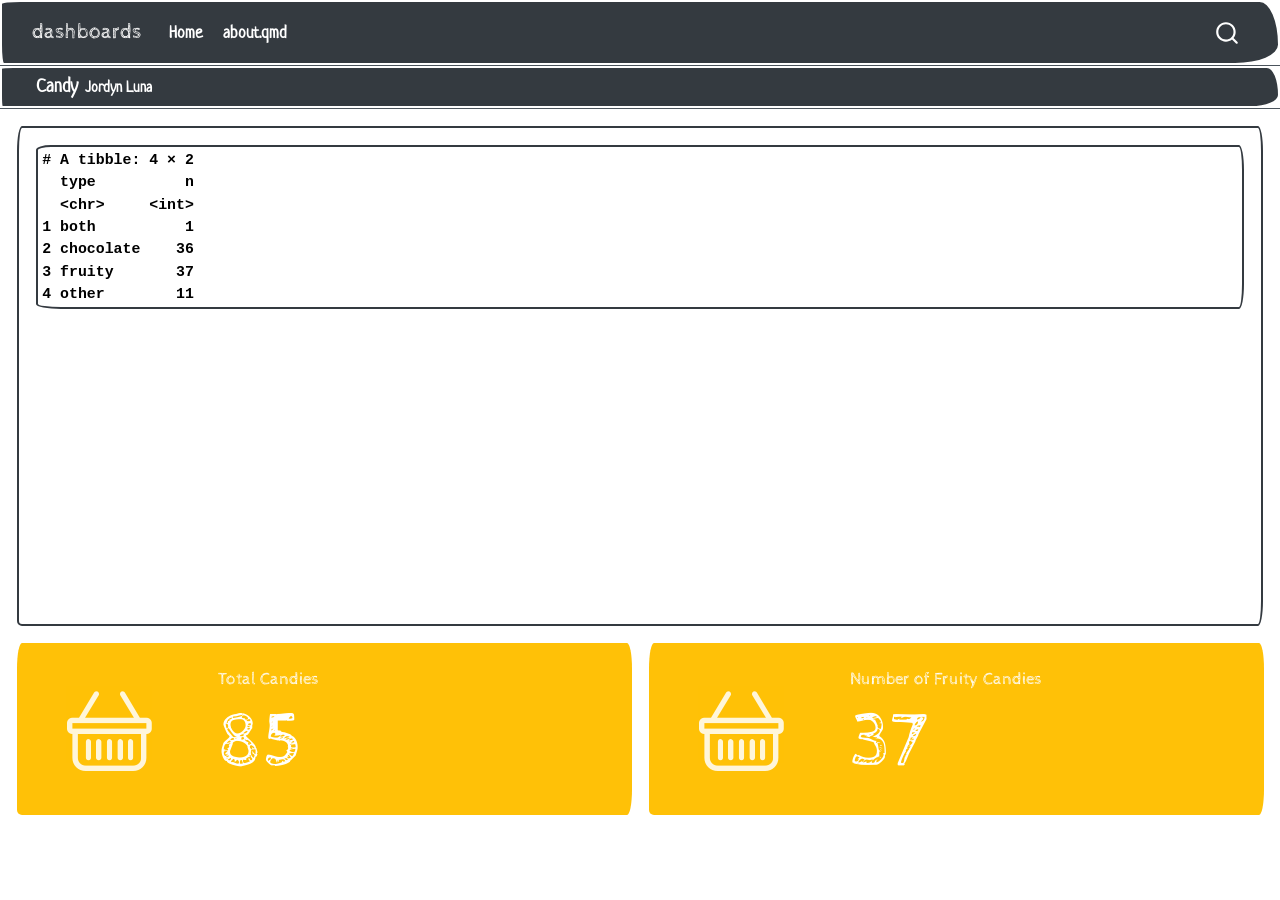
==== docs/candy.html @ 33c89823 "class done 11/2" ====
<!DOCTYPE html>
<html xmlns="http://www.w3.org/1999/xhtml" lang="en" xml:lang="en"><head>

<meta charset="utf-8">
<meta name="generator" content="quarto-1.9.38">

<meta name="viewport" content="width=device-width, initial-scale=1.0, user-scalable=yes">

<meta name="author" content="Jordyn Luna">
<meta name="dcterms.date" content="2026-11-02">

<title>Candy – dashboards</title>
<style>
/* Default styles provided by pandoc.
** See https://pandoc.org/MANUAL.html#variables-for-html for config info.
*/
code{white-space: pre-wrap;}
span.smallcaps{font-variant: small-caps;}
div.columns{display: flex; gap: min(4vw, 1.5em);}
div.column{flex: auto; overflow-x: auto;}
div.hanging-indent{margin-left: 1.5em; text-indent: -1.5em;}
ul.task-list{list-style: none;}
ul.task-list li input[type="checkbox"] {
  width: 0.8em;
  margin: 0 0.8em 0.2em -1em; /* quarto-specific, see https://github.com/quarto-dev/quarto-cli/issues/4556 */ 
  vertical-align: middle;
}
</style>


<script src="site_libs/quarto-nav/quarto-nav.js"></script>
<script src="site_libs/quarto-nav/headroom.min.js"></script>
<script src="site_libs/clipboard/clipboard.min.js"></script>
<script src="site_libs/quarto-search/autocomplete.umd.js"></script>
<script src="site_libs/quarto-search/fuse.min.js"></script>
<script src="site_libs/quarto-search/quarto-search.js"></script>
<meta name="quarto:offset" content="./">
<script src="site_libs/quarto-html/quarto.js" type="module"></script>
<script src="site_libs/quarto-html/tabsets/tabsets.js" type="module"></script>
<script src="site_libs/quarto-html/popper.min.js"></script>
<script src="site_libs/quarto-html/tippy.umd.min.js"></script>
<script src="site_libs/quarto-html/anchor.min.js"></script>
<link href="site_libs/quarto-html/tippy.css" rel="stylesheet">
<link href="site_libs/quarto-html/quarto-syntax-highlighting-15634bcf2e68342d4ad2dfa704d543f6.css" rel="stylesheet" class="quarto-color-scheme" id="quarto-text-highlighting-styles">
<link href="site_libs/quarto-html/quarto-syntax-highlighting-dark-0a6b7249c26820e032cb0bd839ff02b1.css" rel="stylesheet" class="quarto-color-scheme quarto-color-alternate" id="quarto-text-highlighting-styles">
<link href="site_libs/quarto-html/quarto-syntax-highlighting-15634bcf2e68342d4ad2dfa704d543f6.css" rel="stylesheet" class="quarto-color-scheme-extra" id="quarto-text-highlighting-styles">
<script src="site_libs/bootstrap/bootstrap.min.js"></script>
<link href="site_libs/bootstrap/bootstrap-icons.css" rel="stylesheet">
<link href="site_libs/bootstrap/bootstrap-1527cf75e32493cb6cf8cd23d860bbb9.min.css" rel="stylesheet" append-hash="true" class="quarto-color-scheme" id="quarto-bootstrap" data-mode="light">
<link href="site_libs/bootstrap/bootstrap-dark-1527cf75e32493cb6cf8cd23d860bbb9.min.css" rel="stylesheet" append-hash="true" class="quarto-color-scheme quarto-color-alternate" id="quarto-bootstrap" data-mode="light">
<link href="site_libs/bootstrap/bootstrap-1527cf75e32493cb6cf8cd23d860bbb9.min.css" rel="stylesheet" append-hash="true" class="quarto-color-scheme-extra" id="quarto-bootstrap" data-mode="light">
<script src="site_libs/quarto-dashboard/quarto-dashboard.js"></script>
<script src="site_libs/quarto-dashboard/stickythead.js"></script>



<script src="site_libs/quarto-dashboard/web-components.js" type="module"></script>
<script src="site_libs/quarto-dashboard/components.js"></script>

<script id="quarto-search-options" type="application/json">{
  "location": "navbar",
  "copy-button": false,
  "collapse-after": 3,
  "panel-placement": "end",
  "type": "overlay",
  "limit": 50,
  "keyboard-shortcut": [
    "f",
    "/",
    "s"
  ],
  "show-item-context": false,
  "language": {
    "search-no-results-text": "No results",
    "search-matching-documents-text": "matching documents",
    "search-copy-link-title": "Copy link to search",
    "search-hide-matches-text": "Hide additional matches",
    "search-more-match-text": "more match in this document",
    "search-more-matches-text": "more matches in this document",
    "search-clear-button-title": "Clear",
    "search-text-placeholder": "",
    "search-detached-cancel-button-title": "Cancel",
    "search-submit-button-title": "Submit",
    "search-label": "Search"
  }
}</script>


</head>

<body class="quarto-dashboard nav-fixed dashboard-fill fullcontent quarto-light">


<div id="quarto-search-results"></div>
  <header id="quarto-header" class="headroom fixed-top">
    <nav class="navbar navbar-expand-lg " data-bs-theme="dark">
      <div class="navbar-container container-fluid">
      <div class="navbar-brand-container mx-auto">
    <a class="navbar-brand" href="./index.html">
    <span class="navbar-title">dashboards</span>
    </a>
  </div>
            <div id="quarto-search" class="" title="Search"></div>
          <button class="navbar-toggler" type="button" data-bs-toggle="collapse" data-bs-target="#navbarCollapse" aria-controls="navbarCollapse" role="menu" aria-expanded="false" aria-label="Toggle navigation" onclick="if (window.quartoToggleHeadroom) { window.quartoToggleHeadroom(); }">
  <span class="navbar-toggler-icon"></span>
</button>
          <div class="collapse navbar-collapse" id="navbarCollapse">
            <ul class="navbar-nav navbar-nav-scroll me-auto">
  <li class="nav-item">
    <a class="nav-link" href="./index.html"> 
<span class="menu-text">Home</span></a>
  </li>  
  <li class="nav-item">
    <span class="nav-link">
<span class="menu-text">about.qmd</span>
    </span>
  </li>  
</ul>
          </div> <!-- /navcollapse -->
            <div class="quarto-navbar-tools">
</div>
      </div> <!-- /container-fluid -->
    </nav>
<header id="quarto-dashboard-header">
<nav class="navbar navbar-expand-md slim" data-bs-theme="dark">
  <div class="navbar-container container-fluid">
    <button class="navbar-toggler hidden" type="button" data-bs-toggle="collapse" data-bs-target="#dashboard-collapse" aria-controls="dashboard-collapse" aria-expanded="false" aria-label="Toggle navigation">
      <span class="navbar-toggler-icon"></span>
    </button>    


    <div class="navbar-brand-container">


      <div class="navbar-title">
        <div class="navbar-title-text"><a href="#">Candy</a></div>
        
        <div class="navbar-author">Jordyn Luna</div>
      </div>
    </div>
</div>
</nav>
</header></header>
<!-- content -->
<div id="quarto-content" class="quarto-container page-layout-custom page-navbar quarto-dashboard-content bslib-gap-spacing html-fill-container bslib-page-fill">
<!-- sidebar -->
<!-- margin-sidebar -->
<!-- main -->

<div class="bslib-grid-item html-fill-item bslib-grid" data-layout="fill" style="display: grid; grid-template-rows: minmax(3em, 1fr) minmax(3em, max-content) minmax(3em, max-content); grid-auto-columns: minmax(0, 1fr);">
<div class="card cell bslib-card html-fill-container" data-bslib-card-init="" data-require-bs-caller="card()" data-full-screen="false">
<div class="card-body html-fill-item html-fill-container">
<div class="cell-output cell-output-stdout html-fill-item html-fill-container">
<pre><code># A tibble: 4 × 2
  type          n
  &lt;chr&gt;     &lt;int&gt;
1 both          1
2 chocolate    36
3 fruity       37
4 other        11</code></pre>
</div>
</div>
<bslib-tooltip placement="auto" bsoptions="[]" data-require-bs-version="5" data-require-bs-caller="tooltip()">
    <template>Expand</template>
    <span class="bslib-full-screen-enter badge rounded-pill">
        <svg xmlns="http://www.w3.org/2000/svg" viewbox="0 0 24 24" style="height:1em;width:1em;" aria-hidden="true" role="img"><path d="M20 5C20 4.4 19.6 4 19 4H13C12.4 4 12 3.6 12 3C12 2.4 12.4 2 13 2H21C21.6 2 22 2.4 22 3V11C22 11.6 21.6 12 21 12C20.4 12 20 11.6 20 11V5ZM4 19C4 19.6 4.4 20 5 20H11C11.6 20 12 20.4 12 21C12 21.6 11.6 22 11 22H3C2.4 22 2 21.6 2 21V13C2 12.4 2.4 12 3 12C3.6 12 4 12.4 4 13V19Z"></path></svg>
    </span>
</bslib-tooltip><script data-bslib-card-init="">bslib.Card.initializeAllCards();</script></div>
<div class="bslib-grid" style="display: grid; grid-template-columns: minmax(3em, 1fr) minmax(3em, 1fr);
grid-auto-rows: minmax(0, 1fr);">
<div class="card valuebox cell bslib-card html-fill-container bslib-value-box bg-warning showcase-left-center" data-bslib-card-init="" data-require-bs-caller="card()">
<div class="card-body html-fill-item html-fill-container">
<div data-icon="basket" class="html-fill-item html-fill-container value-box-grid">
<div class="value-box-showcase html-fill-item html-fill-container">

<i class="bi bi-basket"></i></div>
<div class="value-box-area">
<p class="value-box-title">
Total Candies
</p>
<p class="value-box-value">
85
</p>
</div>
</div>
</div>
<script data-bslib-card-init="">bslib.Card.initializeAllCards();</script></div><div class="card valuebox cell bslib-card html-fill-container bslib-value-box bg-warning showcase-left-center" data-bslib-card-init="" data-require-bs-caller="card()">
<div class="card-body html-fill-item html-fill-container">
<div data-icon="basket" class="html-fill-item html-fill-container value-box-grid">
<div class="value-box-showcase html-fill-item html-fill-container">

<i class="bi bi-basket"></i></div>
<div class="value-box-area">
<p class="value-box-title">
Number of Fruity Candies
</p>
<p class="value-box-value">
37
</p>
</div>
</div>
</div>
<script data-bslib-card-init="">bslib.Card.initializeAllCards();</script></div>
</div>
<div class="bslib-grid" style="display: grid; grid-template-columns: ;
grid-auto-rows: minmax(0, 1fr);">
<div id="3ade8a4a-fb1d-4a6c-8409-ac45482d5fc9" class="hidden">

</div>
</div>
</div>


<script id="quarto-html-after-body" type="application/javascript">
  window.document.addEventListener("DOMContentLoaded", function (event) {
    const icon = "";
    const anchorJS = new window.AnchorJS();
    anchorJS.options = {
      placement: 'right',
      icon: icon
    };
    anchorJS.add('.anchored');
    const isCodeAnnotation = (el) => {
      for (const clz of el.classList) {
        if (clz.startsWith('code-annotation-')) {                     
          return true;
        }
      }
      return false;
    }
    const onCopySuccess = function(e) {
      // button target
      const button = e.trigger;
      // don't keep focus
      button.blur();
      // flash "checked"
      button.classList.add('code-copy-button-checked');
      var currentTitle = button.getAttribute("title");
      button.setAttribute("title", "Copied!");
      let tooltip;
      if (window.bootstrap) {
        button.setAttribute("data-bs-toggle", "tooltip");
        button.setAttribute("data-bs-placement", "left");
        button.setAttribute("data-bs-title", "Copied!");
        tooltip = new bootstrap.Tooltip(button, 
          { trigger: "manual", 
            customClass: "code-copy-button-tooltip",
            offset: [0, -8]});
        tooltip.show();    
      }
      setTimeout(function() {
        if (tooltip) {
          tooltip.hide();
          button.removeAttribute("data-bs-title");
          button.removeAttribute("data-bs-toggle");
          button.removeAttribute("data-bs-placement");
        }
        button.setAttribute("title", currentTitle);
        button.classList.remove('code-copy-button-checked');
      }, 1000);
      // clear code selection
      e.clearSelection();
    }
    const getTextToCopy = function(trigger) {
      const outerScaffold = trigger.parentElement.cloneNode(true);
      const codeEl = outerScaffold.querySelector('code');
      for (const childEl of codeEl.children) {
        if (isCodeAnnotation(childEl)) {
          childEl.remove();
        }
      }
      return codeEl.innerText;
    }
    const clipboard = new window.ClipboardJS('.code-copy-button:not([data-in-quarto-modal])', {
      text: getTextToCopy
    });
    clipboard.on('success', onCopySuccess);
    if (window.document.getElementById('quarto-embedded-source-code-modal')) {
      const clipboardModal = new window.ClipboardJS('.code-copy-button[data-in-quarto-modal]', {
        text: getTextToCopy,
        container: window.document.getElementById('quarto-embedded-source-code-modal')
      });
      clipboardModal.on('success', onCopySuccess);
    }
      var localhostRegex = new RegExp(/^(?:http|https):\/\/localhost\:?[0-9]*\//);
      var mailtoRegex = new RegExp(/^mailto:/);
        var filterRegex = new RegExp('/' + window.location.host + '/');
      var isInternal = (href) => {
          return filterRegex.test(href) || localhostRegex.test(href) || mailtoRegex.test(href);
      }
      // Inspect non-navigation links and adorn them if external
     var links = window.document.querySelectorAll('a[href]:not(.nav-link):not(.navbar-brand):not(.toc-action):not(.sidebar-link):not(.sidebar-item-toggle):not(.pagination-link):not(.no-external):not([aria-hidden]):not(.dropdown-item):not(.quarto-navigation-tool):not(.about-link)');
      for (var i=0; i<links.length; i++) {
        const link = links[i];
        if (!isInternal(link.href)) {
          // undo the damage that might have been done by quarto-nav.js in the case of
          // links that we want to consider external
          if (link.dataset.originalHref !== undefined) {
            link.href = link.dataset.originalHref;
          }
        }
      }
    function tippyHover(el, contentFn, onTriggerFn, onUntriggerFn) {
      const config = {
        allowHTML: true,
        maxWidth: 500,
        delay: 100,
        arrow: false,
        appendTo: function(el) {
            return el.parentElement;
        },
        interactive: true,
        interactiveBorder: 10,
        theme: 'quarto',
        placement: 'bottom-start',
      };
      if (contentFn) {
        config.content = contentFn;
      }
      if (onTriggerFn) {
        config.onTrigger = onTriggerFn;
      }
      if (onUntriggerFn) {
        config.onUntrigger = onUntriggerFn;
      }
      window.tippy(el, config); 
    }
    const noterefs = window.document.querySelectorAll('a[role="doc-noteref"]');
    for (var i=0; i<noterefs.length; i++) {
      const ref = noterefs[i];
      tippyHover(ref, function() {
        // use id or data attribute instead here
        let href = ref.getAttribute('data-footnote-href') || ref.getAttribute('href');
        try { href = new URL(href).hash; } catch {}
        const id = href.replace(/^#\/?/, "");
        const note = window.document.getElementById(id);
        if (note) {
          return note.innerHTML;
        } else {
          return "";
        }
      });
    }
    const xrefs = window.document.querySelectorAll('a.quarto-xref');
    const processXRef = (id, note) => {
      // Strip column container classes
      const stripColumnClz = (el) => {
        el.classList.remove("page-full", "page-columns");
        if (el.children) {
          for (const child of el.children) {
            stripColumnClz(child);
          }
        }
      }
      stripColumnClz(note)
      if (id === null || id.startsWith('sec-')) {
        // Special case sections, only their first couple elements
        const container = document.createElement("div");
        if (note.children && note.children.length > 2) {
          container.appendChild(note.children[0].cloneNode(true));
          for (let i = 1; i < note.children.length; i++) {
            const child = note.children[i];
            if (child.tagName === "P" && child.innerText === "") {
              continue;
            } else {
              container.appendChild(child.cloneNode(true));
              break;
            }
          }
          if (window.Quarto?.typesetMath) {
            window.Quarto.typesetMath(container);
          }
          return container.innerHTML
        } else {
          if (window.Quarto?.typesetMath) {
            window.Quarto.typesetMath(note);
          }
          return note.innerHTML;
        }
      } else {
        // Remove any anchor links if they are present
        const anchorLink = note.querySelector('a.anchorjs-link');
        if (anchorLink) {
          anchorLink.remove();
        }
        if (window.Quarto?.typesetMath) {
          window.Quarto.typesetMath(note);
        }
        if (note.classList.contains("callout")) {
          return note.outerHTML;
        } else {
          return note.innerHTML;
        }
      }
    }
    for (var i=0; i<xrefs.length; i++) {
      const xref = xrefs[i];
      tippyHover(xref, undefined, function(instance) {
        instance.disable();
        let url = xref.getAttribute('href');
        let hash = undefined; 
        if (url.startsWith('#')) {
          hash = url;
        } else {
          try { hash = new URL(url).hash; } catch {}
        }
        if (hash) {
          const id = hash.replace(/^#\/?/, "");
          const note = window.document.getElementById(id);
          if (note !== null) {
            try {
              const html = processXRef(id, note.cloneNode(true));
              instance.setContent(html);
            } finally {
              instance.enable();
              instance.show();
            }
          } else {
            // See if we can fetch this
            fetch(url.split('#')[0])
            .then(res => res.text())
            .then(html => {
              const parser = new DOMParser();
              const htmlDoc = parser.parseFromString(html, "text/html");
              const note = htmlDoc.getElementById(id);
              if (note !== null) {
                const html = processXRef(id, note);
                instance.setContent(html);
              } 
            }).finally(() => {
              instance.enable();
              instance.show();
            });
          }
        } else {
          // See if we can fetch a full url (with no hash to target)
          // This is a special case and we should probably do some content thinning / targeting
          fetch(url)
          .then(res => res.text())
          .then(html => {
            const parser = new DOMParser();
            const htmlDoc = parser.parseFromString(html, "text/html");
            const note = htmlDoc.querySelector('main.content');
            if (note !== null) {
              // This should only happen for chapter cross references
              // (since there is no id in the URL)
              // remove the first header
              if (note.children.length > 0 && note.children[0].tagName === "HEADER") {
                note.children[0].remove();
              }
              const html = processXRef(null, note);
              instance.setContent(html);
            } 
          }).finally(() => {
            instance.enable();
            instance.show();
          });
        }
      }, function(instance) {
      });
    }
        let selectedAnnoteEl;
        const selectorForAnnotation = ( cell, annotation) => {
          let cellAttr = 'data-code-cell="' + cell + '"';
          let lineAttr = 'data-code-annotation="' +  annotation + '"';
          const selector = 'span[' + cellAttr + '][' + lineAttr + ']';
          return selector;
        }
        const selectCodeLines = (annoteEl) => {
          const doc = window.document;
          const targetCell = annoteEl.getAttribute("data-target-cell");
          const targetAnnotation = annoteEl.getAttribute("data-target-annotation");
          const annoteSpan = window.document.querySelector(selectorForAnnotation(targetCell, targetAnnotation));
          const lines = annoteSpan.getAttribute("data-code-lines").split(",");
          const lineIds = lines.map((line) => {
            return targetCell + "-" + line;
          })
          let top = null;
          let height = null;
          let parent = null;
          if (lineIds.length > 0) {
              //compute the position of the single el (top and bottom and make a div)
              const el = window.document.getElementById(lineIds[0]);
              top = el.offsetTop;
              height = el.offsetHeight;
              parent = el.parentElement.parentElement;
            if (lineIds.length > 1) {
              const lastEl = window.document.getElementById(lineIds[lineIds.length - 1]);
              const bottom = lastEl.offsetTop + lastEl.offsetHeight;
              height = bottom - top;
            }
            if (top !== null && height !== null && parent !== null) {
              // cook up a div (if necessary) and position it 
              let div = window.document.getElementById("code-annotation-line-highlight");
              if (div === null) {
                div = window.document.createElement("div");
                div.setAttribute("id", "code-annotation-line-highlight");
                div.style.position = 'absolute';
                parent.appendChild(div);
              }
              div.style.top = top - 2 + "px";
              div.style.height = height + 4 + "px";
              div.style.left = 0;
              let gutterDiv = window.document.getElementById("code-annotation-line-highlight-gutter");
              if (gutterDiv === null) {
                gutterDiv = window.document.createElement("div");
                gutterDiv.setAttribute("id", "code-annotation-line-highlight-gutter");
                gutterDiv.style.position = 'absolute';
                const codeCell = window.document.getElementById(targetCell);
                const gutter = codeCell.querySelector('.code-annotation-gutter');
                gutter.appendChild(gutterDiv);
              }
              gutterDiv.style.top = top - 2 + "px";
              gutterDiv.style.height = height + 4 + "px";
            }
            selectedAnnoteEl = annoteEl;
          }
        };
        const unselectCodeLines = () => {
          const elementsIds = ["code-annotation-line-highlight", "code-annotation-line-highlight-gutter"];
          elementsIds.forEach((elId) => {
            const div = window.document.getElementById(elId);
            if (div) {
              div.remove();
            }
          });
          selectedAnnoteEl = undefined;
        };
          // Handle positioning of the toggle
      window.addEventListener(
        "resize",
        throttle(() => {
          elRect = undefined;
          if (selectedAnnoteEl) {
            selectCodeLines(selectedAnnoteEl);
          }
        }, 10)
      );
      function throttle(fn, ms) {
      let throttle = false;
      let timer;
        return (...args) => {
          if(!throttle) { // first call gets through
              fn.apply(this, args);
              throttle = true;
          } else { // all the others get throttled
              if(timer) clearTimeout(timer); // cancel #2
              timer = setTimeout(() => {
                fn.apply(this, args);
                timer = throttle = false;
              }, ms);
          }
        };
      }
        // Attach click handler to the DT
        const annoteDls = window.document.querySelectorAll('dt[data-target-cell]');
        for (const annoteDlNode of annoteDls) {
          annoteDlNode.addEventListener('click', (event) => {
            const clickedEl = event.target;
            if (clickedEl !== selectedAnnoteEl) {
              unselectCodeLines();
              const activeEl = window.document.querySelector('dt[data-target-cell].code-annotation-active');
              if (activeEl) {
                activeEl.classList.remove('code-annotation-active');
              }
              selectCodeLines(clickedEl);
              clickedEl.classList.add('code-annotation-active');
            } else {
              // Unselect the line
              unselectCodeLines();
              clickedEl.classList.remove('code-annotation-active');
            }
          });
        }
    const findCites = (el) => {
      const parentEl = el.parentElement;
      if (parentEl) {
        const cites = parentEl.dataset.cites;
        if (cites) {
          return {
            el,
            cites: cites.split(' ')
          };
        } else {
          return findCites(el.parentElement)
        }
      } else {
        return undefined;
      }
    };
    var bibliorefs = window.document.querySelectorAll('a[role="doc-biblioref"]');
    for (var i=0; i<bibliorefs.length; i++) {
      const ref = bibliorefs[i];
      const citeInfo = findCites(ref);
      if (citeInfo) {
        tippyHover(citeInfo.el, function() {
          var popup = window.document.createElement('div');
          citeInfo.cites.forEach(function(cite) {
            var citeDiv = window.document.createElement('div');
            citeDiv.classList.add('hanging-indent');
            citeDiv.classList.add('csl-entry');
            var biblioDiv = window.document.getElementById('ref-' + cite);
            if (biblioDiv) {
              citeDiv.innerHTML = biblioDiv.innerHTML;
            }
            popup.appendChild(citeDiv);
          });
          return popup.innerHTML;
        });
      }
    }
  });
  </script>
</div> <!-- /content -->

<script type="application/javascript">
window.document.addEventListener("DOMContentLoaded", function (_event) {
  if (window.bslib.Card) {
    window.bslib.Card.initializeAllCards();
  }
}); 
</script>
  



</body></html>
---- docs/site_libs/quarto-html/tippy.css ----
.tippy-box[data-animation=fade][data-state=hidden]{opacity:0}[data-tippy-root]{max-width:calc(100vw - 10px)}.tippy-box{position:relative;background-color:#333;color:#fff;border-radius:4px;font-size:14px;line-height:1.4;white-space:normal;outline:0;transition-property:transform,visibility,opacity}.tippy-box[data-placement^=top]>.tippy-arrow{bottom:0}.tippy-box[data-placement^=top]>.tippy-arrow:before{bottom:-7px;left:0;border-width:8px 8px 0;border-top-color:initial;transform-origin:center top}.tippy-box[data-placement^=bottom]>.tippy-arrow{top:0}.tippy-box[data-placement^=bottom]>.tippy-arrow:before{top:-7px;left:0;border-width:0 8px 8px;border-bottom-color:initial;transform-origin:center bottom}.tippy-box[data-placement^=left]>.tippy-arrow{right:0}.tippy-box[data-placement^=left]>.tippy-arrow:before{border-width:8px 0 8px 8px;border-left-color:initial;right:-7px;transform-origin:center left}.tippy-box[data-placement^=right]>.tippy-arrow{left:0}.tippy-box[data-placement^=right]>.tippy-arrow:before{left:-7px;border-width:8px 8px 8px 0;border-right-color:initial;transform-origin:center right}.tippy-box[data-inertia][data-state=visible]{transition-timing-function:cubic-bezier(.54,1.5,.38,1.11)}.tippy-arrow{width:16px;height:16px;color:#333}.tippy-arrow:before{content:"";position:absolute;border-color:transparent;border-style:solid}.tippy-content{position:relative;padding:5px 9px;z-index:1}
---- docs/site_libs/quarto-html/quarto-syntax-highlighting-15634bcf2e68342d4ad2dfa704d543f6.css ----
/* quarto syntax highlight colors */
:root {
  --quarto-hl-ot-color: #003B4F;
  --quarto-hl-at-color: #657422;
  --quarto-hl-ss-color: #20794D;
  --quarto-hl-an-color: #5E5E5E;
  --quarto-hl-fu-color: #4758AB;
  --quarto-hl-st-color: #20794D;
  --quarto-hl-cf-color: #003B4F;
  --quarto-hl-op-color: #5E5E5E;
  --quarto-hl-er-color: #AD0000;
  --quarto-hl-bn-color: #AD0000;
  --quarto-hl-al-color: #AD0000;
  --quarto-hl-va-color: #111111;
  --quarto-hl-bu-color: inherit;
  --quarto-hl-ex-color: inherit;
  --quarto-hl-pp-color: #AD0000;
  --quarto-hl-in-color: #5E5E5E;
  --quarto-hl-vs-color: #20794D;
  --quarto-hl-wa-color: #5E5E5E;
  --quarto-hl-do-color: #5E5E5E;
  --quarto-hl-im-color: #00769E;
  --quarto-hl-ch-color: #20794D;
  --quarto-hl-dt-color: #AD0000;
  --quarto-hl-fl-color: #AD0000;
  --quarto-hl-co-color: #5E5E5E;
  --quarto-hl-cv-color: #5E5E5E;
  --quarto-hl-cn-color: #8f5902;
  --quarto-hl-sc-color: #5E5E5E;
  --quarto-hl-dv-color: #AD0000;
  --quarto-hl-kw-color: #003B4F;
}

/* other quarto variables */
:root {
  --quarto-font-monospace: SFMono-Regular, Menlo, Monaco, Consolas, "Liberation Mono", "Courier New", monospace;
}

/* syntax highlight based on Pandoc's rules */
pre > code.sourceCode > span {
  color: #003B4F;
}

code.sourceCode > span {
  color: #003B4F;
}

div.sourceCode,
div.sourceCode pre.sourceCode {
  color: #003B4F;
}

/* Normal */
code span {
  color: #003B4F;
}

/* Alert */
code span.al {
  color: #AD0000;
  font-style: inherit;
}

/* Annotation */
code span.an {
  color: #5E5E5E;
  font-style: inherit;
}

/* Attribute */
code span.at {
  color: #657422;
  font-style: inherit;
}

/* BaseN */
code span.bn {
  color: #AD0000;
  font-style: inherit;
}

/* BuiltIn */
code span.bu {
  font-style: inherit;
}

/* ControlFlow */
code span.cf {
  color: #003B4F;
  font-weight: bold;
  font-style: inherit;
}

/* Char */
code span.ch {
  color: #20794D;
  font-style: inherit;
}

/* Constant */
code span.cn {
  color: #8f5902;
  font-style: inherit;
}

/* Comment */
code span.co {
  color: #5E5E5E;
  font-style: inherit;
}

/* CommentVar */
code span.cv {
  color: #5E5E5E;
  font-style: italic;
}

/* Documentation */
code span.do {
  color: #5E5E5E;
  font-style: italic;
}

/* DataType */
code span.dt {
  color: #AD0000;
  font-style: inherit;
}

/* DecVal */
code span.dv {
  color: #AD0000;
  font-style: inherit;
}

/* Error */
code span.er {
  color: #AD0000;
  font-style: inherit;
}

/* Extension */
code span.ex {
  font-style: inherit;
}

/* Float */
code span.fl {
  color: #AD0000;
  font-style: inherit;
}

/* Function */
code span.fu {
  color: #4758AB;
  font-style: inherit;
}

/* Import */
code span.im {
  color: #00769E;
  font-style: inherit;
}

/* Information */
code span.in {
  color: #5E5E5E;
  font-style: inherit;
}

/* Keyword */
code span.kw {
  color: #003B4F;
  font-weight: bold;
  font-style: inherit;
}

/* Operator */
code span.op {
  color: #5E5E5E;
  font-style: inherit;
}

/* Other */
code span.ot {
  color: #003B4F;
  font-style: inherit;
}

/* Preprocessor */
code span.pp {
  color: #AD0000;
  font-style: inherit;
}

/* SpecialChar */
code span.sc {
  color: #5E5E5E;
  font-style: inherit;
}

/* SpecialString */
code span.ss {
  color: #20794D;
  font-style: inherit;
}

/* String */
code span.st {
  color: #20794D;
  font-style: inherit;
}

/* Variable */
code span.va {
  color: #111111;
  font-style: inherit;
}

/* VerbatimString */
code span.vs {
  color: #20794D;
  font-style: inherit;
}

/* Warning */
code span.wa {
  color: #5E5E5E;
  font-style: italic;
}

.prevent-inlining {
  content: "</";
}

/*# sourceMappingURL=f23921c56f73e400b49028c9186a1aa0.css.map */
---- docs/site_libs/quarto-html/quarto-syntax-highlighting-dark-0a6b7249c26820e032cb0bd839ff02b1.css ----
/* quarto syntax highlight colors */
:root {
  --quarto-hl-al-color: #f07178;
  --quarto-hl-an-color: #d4d0ab;
  --quarto-hl-at-color: #00e0e0;
  --quarto-hl-bn-color: #d4d0ab;
  --quarto-hl-bu-color: #abe338;
  --quarto-hl-ch-color: #abe338;
  --quarto-hl-co-color: #f8f8f2;
  --quarto-hl-cv-color: #ffd700;
  --quarto-hl-cn-color: #ffd700;
  --quarto-hl-cf-color: #ffa07a;
  --quarto-hl-dt-color: #ffa07a;
  --quarto-hl-dv-color: #d4d0ab;
  --quarto-hl-do-color: #f8f8f2;
  --quarto-hl-er-color: #f07178;
  --quarto-hl-ex-color: #00e0e0;
  --quarto-hl-fl-color: #d4d0ab;
  --quarto-hl-fu-color: #ffa07a;
  --quarto-hl-im-color: #abe338;
  --quarto-hl-in-color: #d4d0ab;
  --quarto-hl-kw-color: #ffa07a;
  --quarto-hl-op-color: #ffa07a;
  --quarto-hl-ot-color: #00e0e0;
  --quarto-hl-pp-color: #dcc6e0;
  --quarto-hl-re-color: #00e0e0;
  --quarto-hl-sc-color: #abe338;
  --quarto-hl-ss-color: #abe338;
  --quarto-hl-st-color: #abe338;
  --quarto-hl-va-color: #00e0e0;
  --quarto-hl-vs-color: #abe338;
  --quarto-hl-wa-color: #dcc6e0;
}

/* other quarto variables */
:root {
  --quarto-font-monospace: SFMono-Regular, Menlo, Monaco, Consolas, "Liberation Mono", "Courier New", monospace;
}

/* syntax highlight based on Pandoc's rules */
pre > code.sourceCode > span {
  color: #f8f8f2;
}

code.sourceCode > span {
  color: #f8f8f2;
}

div.sourceCode,
div.sourceCode pre.sourceCode {
  color: #f8f8f2;
}

/* Normal */
code span {
  color: #f8f8f2;
}

/* Alert */
code span.al {
  color: #f07178;
}

/* Annotation */
code span.an {
  color: #d4d0ab;
}

/* Attribute */
code span.at {
  color: #00e0e0;
}

/* BaseN */
code span.bn {
  color: #d4d0ab;
}

/* BuiltIn */
code span.bu {
  color: #abe338;
}

/* ControlFlow */
code span.cf {
  font-weight: bold;
  color: #ffa07a;
}

/* Char */
code span.ch {
  color: #abe338;
}

/* Constant */
code span.cn {
  color: #ffd700;
}

/* Comment */
code span.co {
  font-style: italic;
  color: #f8f8f2;
}

/* CommentVar */
code span.cv {
  color: #ffd700;
}

/* Documentation */
code span.do {
  color: #f8f8f2;
}

/* DataType */
code span.dt {
  color: #ffa07a;
}

/* DecVal */
code span.dv {
  color: #d4d0ab;
}

/* Error */
code span.er {
  color: #f07178;
  text-decoration: underline;
}

/* Extension */
code span.ex {
  font-weight: bold;
  color: #00e0e0;
}

/* Float */
code span.fl {
  color: #d4d0ab;
}

/* Function */
code span.fu {
  color: #ffa07a;
}

/* Import */
code span.im {
  color: #abe338;
}

/* Information */
code span.in {
  color: #d4d0ab;
}

/* Keyword */
code span.kw {
  font-weight: bold;
  color: #ffa07a;
}

/* Operator */
code span.op {
  color: #ffa07a;
}

/* Other */
code span.ot {
  color: #00e0e0;
}

/* Preprocessor */
code span.pp {
  color: #dcc6e0;
}

/* RegionMarker */
code span.re {
  background-color: #f8f8f2;
  color: #00e0e0;
}

/* SpecialChar */
code span.sc {
  color: #abe338;
}

/* SpecialString */
code span.ss {
  color: #abe338;
}

/* String */
code span.st {
  color: #abe338;
}

/* Variable */
code span.va {
  color: #00e0e0;
}

/* VerbatimString */
code span.vs {
  color: #abe338;
}

/* Warning */
code span.wa {
  color: #dcc6e0;
}

.prevent-inlining {
  content: "</";
}

/*# sourceMappingURL=175367c052bafc98bd680af3479823f0.css.map */
---- docs/site_libs/quarto-html/quarto-syntax-highlighting-15634bcf2e68342d4ad2dfa704d543f6.css ----
/* quarto syntax highlight colors */
:root {
  --quarto-hl-ot-color: #003B4F;
  --quarto-hl-at-color: #657422;
  --quarto-hl-ss-color: #20794D;
  --quarto-hl-an-color: #5E5E5E;
  --quarto-hl-fu-color: #4758AB;
  --quarto-hl-st-color: #20794D;
  --quarto-hl-cf-color: #003B4F;
  --quarto-hl-op-color: #5E5E5E;
  --quarto-hl-er-color: #AD0000;
  --quarto-hl-bn-color: #AD0000;
  --quarto-hl-al-color: #AD0000;
  --quarto-hl-va-color: #111111;
  --quarto-hl-bu-color: inherit;
  --quarto-hl-ex-color: inherit;
  --quarto-hl-pp-color: #AD0000;
  --quarto-hl-in-color: #5E5E5E;
  --quarto-hl-vs-color: #20794D;
  --quarto-hl-wa-color: #5E5E5E;
  --quarto-hl-do-color: #5E5E5E;
  --quarto-hl-im-color: #00769E;
  --quarto-hl-ch-color: #20794D;
  --quarto-hl-dt-color: #AD0000;
  --quarto-hl-fl-color: #AD0000;
  --quarto-hl-co-color: #5E5E5E;
  --quarto-hl-cv-color: #5E5E5E;
  --quarto-hl-cn-color: #8f5902;
  --quarto-hl-sc-color: #5E5E5E;
  --quarto-hl-dv-color: #AD0000;
  --quarto-hl-kw-color: #003B4F;
}

/* other quarto variables */
:root {
  --quarto-font-monospace: SFMono-Regular, Menlo, Monaco, Consolas, "Liberation Mono", "Courier New", monospace;
}

/* syntax highlight based on Pandoc's rules */
pre > code.sourceCode > span {
  color: #003B4F;
}

code.sourceCode > span {
  color: #003B4F;
}

div.sourceCode,
div.sourceCode pre.sourceCode {
  color: #003B4F;
}

/* Normal */
code span {
  color: #003B4F;
}

/* Alert */
code span.al {
  color: #AD0000;
  font-style: inherit;
}

/* Annotation */
code span.an {
  color: #5E5E5E;
  font-style: inherit;
}

/* Attribute */
code span.at {
  color: #657422;
  font-style: inherit;
}

/* BaseN */
code span.bn {
  color: #AD0000;
  font-style: inherit;
}

/* BuiltIn */
code span.bu {
  font-style: inherit;
}

/* ControlFlow */
code span.cf {
  color: #003B4F;
  font-weight: bold;
  font-style: inherit;
}

/* Char */
code span.ch {
  color: #20794D;
  font-style: inherit;
}

/* Constant */
code span.cn {
  color: #8f5902;
  font-style: inherit;
}

/* Comment */
code span.co {
  color: #5E5E5E;
  font-style: inherit;
}

/* CommentVar */
code span.cv {
  color: #5E5E5E;
  font-style: italic;
}

/* Documentation */
code span.do {
  color: #5E5E5E;
  font-style: italic;
}

/* DataType */
code span.dt {
  color: #AD0000;
  font-style: inherit;
}

/* DecVal */
code span.dv {
  color: #AD0000;
  font-style: inherit;
}

/* Error */
code span.er {
  color: #AD0000;
  font-style: inherit;
}

/* Extension */
code span.ex {
  font-style: inherit;
}

/* Float */
code span.fl {
  color: #AD0000;
  font-style: inherit;
}

/* Function */
code span.fu {
  color: #4758AB;
  font-style: inherit;
}

/* Import */
code span.im {
  color: #00769E;
  font-style: inherit;
}

/* Information */
code span.in {
  color: #5E5E5E;
  font-style: inherit;
}

/* Keyword */
code span.kw {
  color: #003B4F;
  font-weight: bold;
  font-style: inherit;
}

/* Operator */
code span.op {
  color: #5E5E5E;
  font-style: inherit;
}

/* Other */
code span.ot {
  color: #003B4F;
  font-style: inherit;
}

/* Preprocessor */
code span.pp {
  color: #AD0000;
  font-style: inherit;
}

/* SpecialChar */
code span.sc {
  color: #5E5E5E;
  font-style: inherit;
}

/* SpecialString */
code span.ss {
  color: #20794D;
  font-style: inherit;
}

/* String */
code span.st {
  color: #20794D;
  font-style: inherit;
}

/* Variable */
code span.va {
  color: #111111;
  font-style: inherit;
}

/* VerbatimString */
code span.vs {
  color: #20794D;
  font-style: inherit;
}

/* Warning */
code span.wa {
  color: #5E5E5E;
  font-style: italic;
}

.prevent-inlining {
  content: "</";
}

/*# sourceMappingURL=f23921c56f73e400b49028c9186a1aa0.css.map */
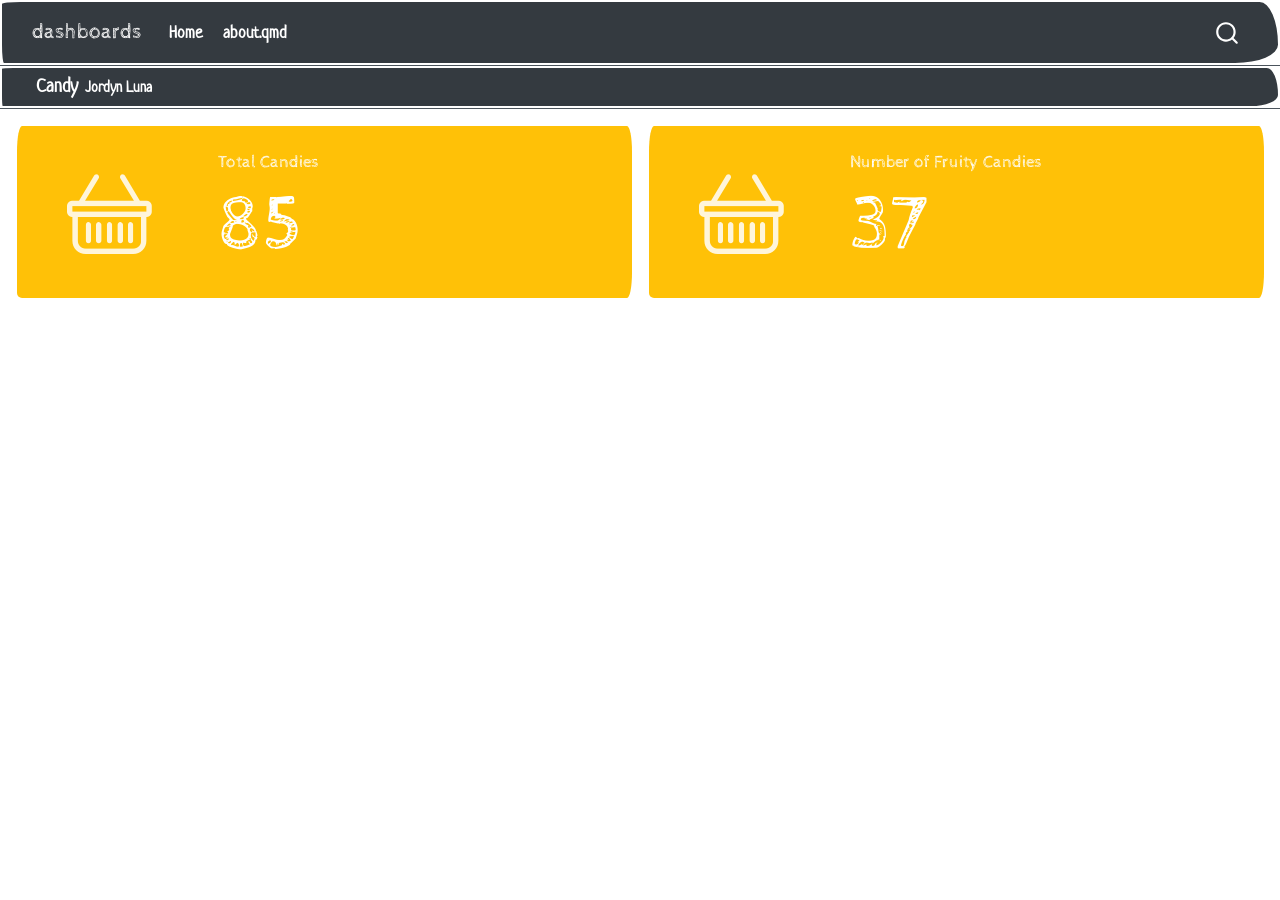
==== commit 96929cf5: "11/2 class done" ====
--- a/docs/candy.html
+++ b/docs/candy.html
@@ -147,25 +147,7 @@
 <!-- margin-sidebar -->
 <!-- main -->
 
-<div class="bslib-grid-item html-fill-item bslib-grid" data-layout="fill" style="display: grid; grid-template-rows: minmax(3em, 1fr) minmax(3em, max-content) minmax(3em, max-content); grid-auto-columns: minmax(0, 1fr);">
-<div class="card cell bslib-card html-fill-container" data-bslib-card-init="" data-require-bs-caller="card()" data-full-screen="false">
-<div class="card-body html-fill-item html-fill-container">
-<div class="cell-output cell-output-stdout html-fill-item html-fill-container">
-<pre><code># A tibble: 4 × 2
-  type          n
-  &lt;chr&gt;     &lt;int&gt;
-1 both          1
-2 chocolate    36
-3 fruity       37
-4 other        11</code></pre>
-</div>
-</div>
-<bslib-tooltip placement="auto" bsoptions="[]" data-require-bs-version="5" data-require-bs-caller="tooltip()">
-    <template>Expand</template>
-    <span class="bslib-full-screen-enter badge rounded-pill">
-        <svg xmlns="http://www.w3.org/2000/svg" viewbox="0 0 24 24" style="height:1em;width:1em;" aria-hidden="true" role="img"><path d="M20 5C20 4.4 19.6 4 19 4H13C12.4 4 12 3.6 12 3C12 2.4 12.4 2 13 2H21C21.6 2 22 2.4 22 3V11C22 11.6 21.6 12 21 12C20.4 12 20 11.6 20 11V5ZM4 19C4 19.6 4.4 20 5 20H11C11.6 20 12 20.4 12 21C12 21.6 11.6 22 11 22H3C2.4 22 2 21.6 2 21V13C2 12.4 2.4 12 3 12C3.6 12 4 12.4 4 13V19Z"></path></svg>
-    </span>
-</bslib-tooltip><script data-bslib-card-init="">bslib.Card.initializeAllCards();</script></div>
+<div class="bslib-grid-item html-fill-item bslib-grid" data-layout="fill" style="display: grid; grid-template-rows: minmax(3em, max-content) minmax(3em, max-content); grid-auto-columns: minmax(0, 1fr);">
 <div class="bslib-grid" style="display: grid; grid-template-columns: minmax(3em, 1fr) minmax(3em, 1fr);
 grid-auto-rows: minmax(0, 1fr);">
 <div class="card valuebox cell bslib-card html-fill-container bslib-value-box bg-warning showcase-left-center" data-bslib-card-init="" data-require-bs-caller="card()">
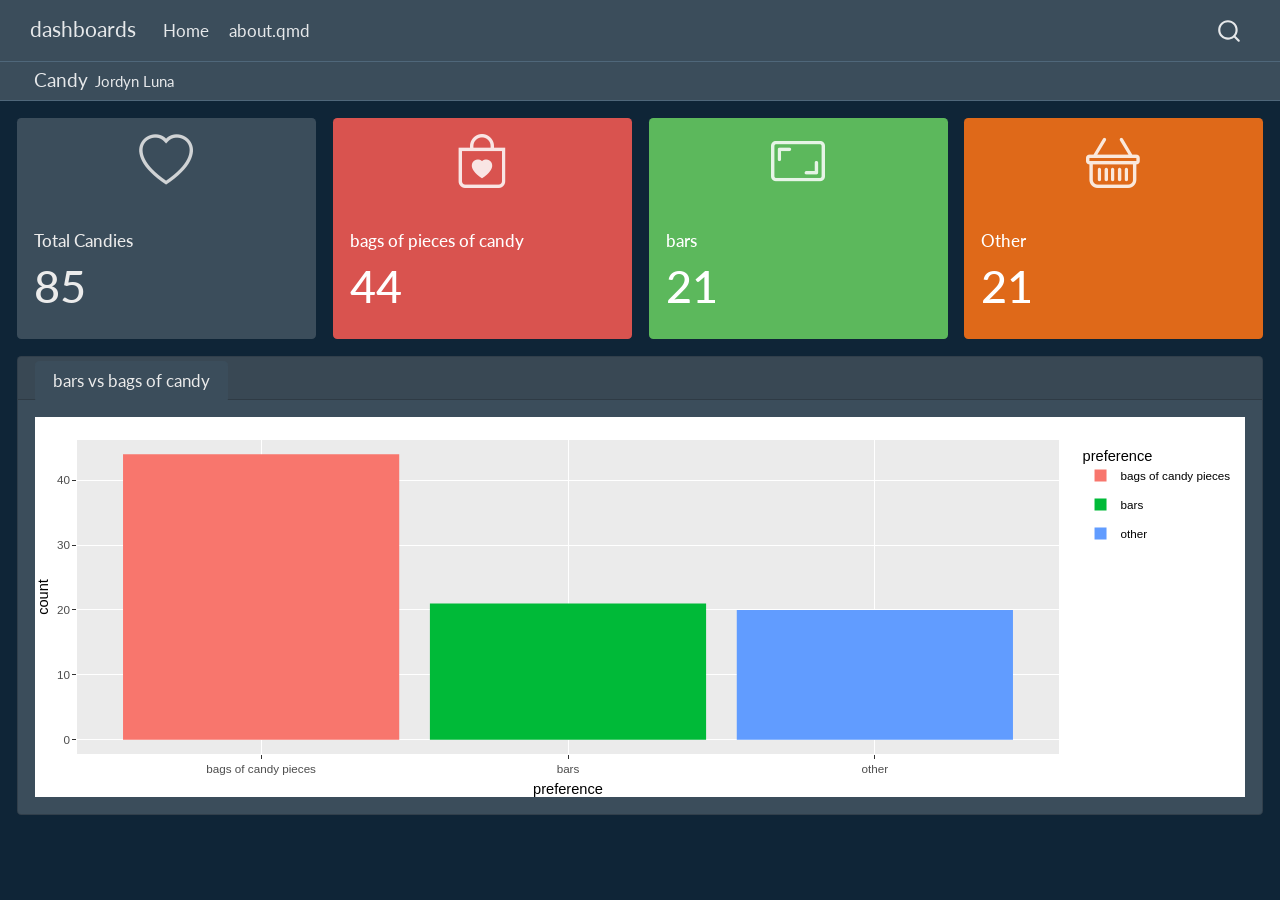
==== commit 6b54272d: "done with class 11/4" ====
--- a/docs/candy.html
+++ b/docs/candy.html
@@ -46,9 +46,9 @@
 <link href="site_libs/quarto-html/quarto-syntax-highlighting-15634bcf2e68342d4ad2dfa704d543f6.css" rel="stylesheet" class="quarto-color-scheme-extra" id="quarto-text-highlighting-styles">
 <script src="site_libs/bootstrap/bootstrap.min.js"></script>
 <link href="site_libs/bootstrap/bootstrap-icons.css" rel="stylesheet">
-<link href="site_libs/bootstrap/bootstrap-1527cf75e32493cb6cf8cd23d860bbb9.min.css" rel="stylesheet" append-hash="true" class="quarto-color-scheme" id="quarto-bootstrap" data-mode="light">
-<link href="site_libs/bootstrap/bootstrap-dark-1527cf75e32493cb6cf8cd23d860bbb9.min.css" rel="stylesheet" append-hash="true" class="quarto-color-scheme quarto-color-alternate" id="quarto-bootstrap" data-mode="light">
-<link href="site_libs/bootstrap/bootstrap-1527cf75e32493cb6cf8cd23d860bbb9.min.css" rel="stylesheet" append-hash="true" class="quarto-color-scheme-extra" id="quarto-bootstrap" data-mode="light">
+<link href="site_libs/bootstrap/bootstrap-f452b10783ece9702d607fcf8de6a7fb.min.css" rel="stylesheet" append-hash="true" class="quarto-color-scheme" id="quarto-bootstrap" data-mode="dark">
+<link href="site_libs/bootstrap/bootstrap-dark-f452b10783ece9702d607fcf8de6a7fb.min.css" rel="stylesheet" append-hash="true" class="quarto-color-scheme quarto-color-alternate" id="quarto-bootstrap" data-mode="dark">
+<link href="site_libs/bootstrap/bootstrap-f452b10783ece9702d607fcf8de6a7fb.min.css" rel="stylesheet" append-hash="true" class="quarto-color-scheme-extra" id="quarto-bootstrap" data-mode="dark">
 <script src="site_libs/quarto-dashboard/quarto-dashboard.js"></script>
 <script src="site_libs/quarto-dashboard/stickythead.js"></script>
 
@@ -84,6 +84,15 @@
     "search-label": "Search"
   }
 }</script>
+<link href="site_libs/htmltools-fill-0.5.9/fill.css" rel="stylesheet">
+<script src="site_libs/htmlwidgets-1.6.4/htmlwidgets.js"></script>
+<script src="site_libs/plotly-binding-4.12.1/plotly.js"></script>
+<script src="site_libs/typedarray-0.1/typedarray.min.js"></script>
+<script src="site_libs/jquery-3.5.1/jquery.min.js"></script>
+<link href="site_libs/crosstalk-1.2.2/css/crosstalk.min.css" rel="stylesheet">
+<script src="site_libs/crosstalk-1.2.2/js/crosstalk.min.js"></script>
+<link href="site_libs/plotly-htmlwidgets-css-2.25.2/plotly-htmlwidgets.css" rel="stylesheet">
+<script src="site_libs/plotly-main-2.25.2/plotly-latest.min.js"></script>
 
 
 </head>
@@ -147,10 +156,58 @@
 <!-- margin-sidebar -->
 <!-- main -->
 
-<div class="bslib-grid-item html-fill-item bslib-grid" data-layout="fill" style="display: grid; grid-template-rows: minmax(3em, max-content) minmax(3em, max-content); grid-auto-columns: minmax(0, 1fr);">
-<div class="bslib-grid" style="display: grid; grid-template-columns: minmax(3em, 1fr) minmax(3em, 1fr);
+<div class="bslib-grid-item html-fill-item bslib-grid" data-layout="fill" style="display: grid; grid-template-rows: minmax(3em, max-content) minmax(3em, 1fr) minmax(3em, max-content); grid-auto-columns: minmax(0, 1fr);">
+<div class="bslib-grid" style="display: grid; grid-template-columns: minmax(3em, 1fr) minmax(3em, 1fr) minmax(3em, 1fr) minmax(3em, 1fr);
 grid-auto-rows: minmax(0, 1fr);">
-<div class="card valuebox cell bslib-card html-fill-container bslib-value-box bg-warning showcase-left-center" data-bslib-card-init="" data-require-bs-caller="card()">
+<div class="card valuebox cell bslib-card html-fill-container bslib-value-box bg-Warning showcase-left-center" data-bslib-card-init="" data-require-bs-caller="card()">
+<div class="card-body html-fill-item html-fill-container">
+<div data-icon="heart" class="html-fill-item html-fill-container value-box-grid">
+<div class="value-box-showcase html-fill-item html-fill-container">
+
+<i class="bi bi-heart"></i></div>
+<div class="value-box-area">
+<p class="value-box-title">
+Total Candies
+</p>
+<p class="value-box-value">
+85
+</p>
+</div>
+</div>
+</div>
+<script data-bslib-card-init="">bslib.Card.initializeAllCards();</script></div><div class="card valuebox cell bslib-card html-fill-container bslib-value-box bg-danger showcase-left-center" data-bslib-card-init="" data-require-bs-caller="card()">
+<div class="card-body html-fill-item html-fill-container">
+<div data-icon="bag-heart" class="html-fill-item html-fill-container value-box-grid">
+<div class="value-box-showcase html-fill-item html-fill-container">
+
+<i class="bi bi-bag-heart"></i></div>
+<div class="value-box-area">
+<p class="value-box-title">
+bags of pieces of candy
+</p>
+<p class="value-box-value">
+44
+</p>
+</div>
+</div>
+</div>
+<script data-bslib-card-init="">bslib.Card.initializeAllCards();</script></div><div class="card valuebox cell bslib-card html-fill-container bslib-value-box bg-success showcase-left-center" data-bslib-card-init="" data-require-bs-caller="card()">
+<div class="card-body html-fill-item html-fill-container">
+<div data-icon="aspect-ratio" class="html-fill-item html-fill-container value-box-grid">
+<div class="value-box-showcase html-fill-item html-fill-container">
+
+<i class="bi bi-aspect-ratio"></i></div>
+<div class="value-box-area">
+<p class="value-box-title">
+bars
+</p>
+<p class="value-box-value">
+21
+</p>
+</div>
+</div>
+</div>
+<script data-bslib-card-init="">bslib.Card.initializeAllCards();</script></div><div class="card valuebox cell bslib-card html-fill-container bslib-value-box bg-primary showcase-left-center" data-bslib-card-init="" data-require-bs-caller="card()">
 <div class="card-body html-fill-item html-fill-container">
 <div data-icon="basket" class="html-fill-item html-fill-container value-box-grid">
 <div class="value-box-showcase html-fill-item html-fill-container">
@@ -158,32 +215,32 @@
 <i class="bi bi-basket"></i></div>
 <div class="value-box-area">
 <p class="value-box-title">
-Total Candies
+Other
 </p>
 <p class="value-box-value">
-85
-</p>
-</div>
-</div>
-</div>
-<script data-bslib-card-init="">bslib.Card.initializeAllCards();</script></div><div class="card valuebox cell bslib-card html-fill-container bslib-value-box bg-warning showcase-left-center" data-bslib-card-init="" data-require-bs-caller="card()">
-<div class="card-body html-fill-item html-fill-container">
-<div data-icon="basket" class="html-fill-item html-fill-container value-box-grid">
-<div class="value-box-showcase html-fill-item html-fill-container">
-
-<i class="bi bi-basket"></i></div>
-<div class="value-box-area">
-<p class="value-box-title">
-Number of Fruity Candies
-</p>
-<p class="value-box-value">
-37
+21
 </p>
 </div>
 </div>
 </div>
 <script data-bslib-card-init="">bslib.Card.initializeAllCards();</script></div>
 </div>
+<div class="card tabset bslib-card html-fill-container" data-bslib-card-init="" data-require-bs-caller="card()" data-full-screen="false">
+<div class="card-header dashboard-card-no-title bslib-navs-card-title">
+
+<ul class="nav nav-tabs card-header-tabs" role="tablist" data-tabsetid="card-tabset-5"><li class="nav-item" role="presentation"><a href="#card-tabset-5-1" role="tab" data-toggle="tab" data-bs-toggle="tab" data-value="bars vs bags of candy" aria-selected="true" class="nav-link active">bars vs bags of candy</a></li></ul></div>
+
+<div class="tab-content html-fill-item html-fill-container" data-tabset-id="card-tabset-5"><div class="tab-pane active show html-fill-item html-fill-container" role="tabpanel" id="card-tabset-5-1"><div class="card-body html-fill-item html-fill-container" data-title="bars vs bags of candy">
+<div class="cell-output-display html-fill-item html-fill-container">
+<div class="plotly html-widget html-fill-item html-fill-container" id="htmlwidget-3fcdd9b81e8bc0074e0b" style="width:100%;height:406px;"></div>
+<script type="application/json" data-for="htmlwidget-3fcdd9b81e8bc0074e0b">{"x":{"data":[{"orientation":"v","width":0.89999999999999991,"base":0,"x":[1],"y":[44],"text":"count: 44<br />preference: bags of candy pieces<br />preference: bags of candy pieces","type":"bar","textposition":"none","marker":{"autocolorscale":false,"color":"rgba(248,118,109,1)","line":{"width":1.8897637795275593,"color":"transparent"}},"name":"bags of candy pieces","legendgroup":"bags of candy pieces","showlegend":true,"xaxis":"x","yaxis":"y","hoverinfo":"text","frame":null},{"orientation":"v","width":0.90000000000000013,"base":0,"x":[2],"y":[21],"text":"count: 21<br />preference: bars<br />preference: bars","type":"bar","textposition":"none","marker":{"autocolorscale":false,"color":"rgba(0,186,56,1)","line":{"width":1.8897637795275593,"color":"transparent"}},"name":"bars","legendgroup":"bars","showlegend":true,"xaxis":"x","yaxis":"y","hoverinfo":"text","frame":null},{"orientation":"v","width":0.90000000000000036,"base":0,"x":[3],"y":[20],"text":"count: 20<br />preference: other<br />preference: other","type":"bar","textposition":"none","marker":{"autocolorscale":false,"color":"rgba(97,156,255,1)","line":{"width":1.8897637795275593,"color":"transparent"}},"name":"other","legendgroup":"other","showlegend":true,"xaxis":"x","yaxis":"y","hoverinfo":"text","frame":null}],"layout":{"margin":{"t":23.305936073059364,"r":7.3059360730593621,"b":37.260273972602747,"l":37.260273972602747},"plot_bgcolor":"rgba(235,235,235,1)","paper_bgcolor":"rgba(255,255,255,1)","font":{"color":"rgba(0,0,0,1)","family":"","size":14.611872146118724},"xaxis":{"domain":[0,1],"automargin":true,"type":"linear","autorange":false,"range":[0.40000000000000002,3.6000000000000001],"tickmode":"array","ticktext":["bags of candy pieces","bars","other"],"tickvals":[1,2,3],"categoryorder":"array","categoryarray":["bags of candy pieces","bars","other"],"nticks":null,"ticks":"outside","tickcolor":"rgba(51,51,51,1)","ticklen":3.6529680365296811,"tickwidth":0.66417600664176002,"showticklabels":true,"tickfont":{"color":"rgba(77,77,77,1)","family":"","size":11.68949771689498},"tickangle":-0,"showline":false,"linecolor":null,"linewidth":0,"showgrid":true,"gridcolor":"rgba(255,255,255,1)","gridwidth":0.66417600664176002,"zeroline":false,"anchor":"y","title":{"text":"preference","font":{"color":"rgba(0,0,0,1)","family":"","size":14.611872146118724}},"hoverformat":".2f"},"yaxis":{"domain":[0,1],"automargin":true,"type":"linear","autorange":false,"range":[-2.2000000000000002,46.200000000000003],"tickmode":"array","ticktext":["0","10","20","30","40"],"tickvals":[0,10,20,30.000000000000004,40],"categoryorder":"array","categoryarray":["0","10","20","30","40"],"nticks":null,"ticks":"outside","tickcolor":"rgba(51,51,51,1)","ticklen":3.6529680365296811,"tickwidth":0.66417600664176002,"showticklabels":true,"tickfont":{"color":"rgba(77,77,77,1)","family":"","size":11.68949771689498},"tickangle":-0,"showline":false,"linecolor":null,"linewidth":0,"showgrid":true,"gridcolor":"rgba(255,255,255,1)","gridwidth":0.66417600664176002,"zeroline":false,"anchor":"x","title":{"text":"count","font":{"color":"rgba(0,0,0,1)","family":"","size":14.611872146118724}},"hoverformat":".2f"},"shapes":[],"showlegend":true,"legend":{"bgcolor":"rgba(255,255,255,1)","bordercolor":"transparent","borderwidth":1.8897637795275593,"font":{"color":"rgba(0,0,0,1)","family":"","size":11.68949771689498},"title":{"text":"preference","font":{"color":"rgba(0,0,0,1)","family":"","size":14.611872146118724}}},"hovermode":"closest","barmode":"relative"},"config":{"doubleClick":"reset","modeBarButtonsToAdd":["hoverclosest","hovercompare"],"showSendToCloud":false},"source":"A","attrs":{"183a24fd5d369":{"x":{},"fill":{},"type":"bar"}},"cur_data":"183a24fd5d369","visdat":{"183a24fd5d369":["function (y) ","x"]},"highlight":{"on":"plotly_click","persistent":false,"dynamic":false,"selectize":false,"opacityDim":0.20000000000000001,"selected":{"opacity":1},"debounce":0},"shinyEvents":["plotly_hover","plotly_click","plotly_selected","plotly_relayout","plotly_brushed","plotly_brushing","plotly_clickannotation","plotly_doubleclick","plotly_deselect","plotly_afterplot","plotly_sunburstclick"],"base_url":"https://plot.ly"},"evals":[],"jsHooks":[]}</script>
+</div>
+</div></div></div><bslib-tooltip placement="auto" bsoptions="[]" data-require-bs-version="5" data-require-bs-caller="tooltip()">
+    <template>Expand</template>
+    <span class="bslib-full-screen-enter badge rounded-pill">
+        <svg xmlns="http://www.w3.org/2000/svg" viewbox="0 0 24 24" style="height:1em;width:1em;" aria-hidden="true" role="img"><path d="M20 5C20 4.4 19.6 4 19 4H13C12.4 4 12 3.6 12 3C12 2.4 12.4 2 13 2H21C21.6 2 22 2.4 22 3V11C22 11.6 21.6 12 21 12C20.4 12 20 11.6 20 11V5ZM4 19C4 19.6 4.4 20 5 20H11C11.6 20 12 20.4 12 21C12 21.6 11.6 22 11 22H3C2.4 22 2 21.6 2 21V13C2 12.4 2.4 12 3 12C3.6 12 4 12.4 4 13V19Z"></path></svg>
+    </span>
+</bslib-tooltip><script data-bslib-card-init="">bslib.Card.initializeAllCards();</script></div>
 <div class="bslib-grid" style="display: grid; grid-template-columns: ;
 grid-auto-rows: minmax(0, 1fr);">
 <div id="3ade8a4a-fb1d-4a6c-8409-ac45482d5fc9" class="hidden">
--- a/docs/site_libs/htmltools-fill-0.5.9/fill.css
+++ b/docs/site_libs/htmltools-fill-0.5.9/fill.css
@@ -0,0 +1,21 @@
+@layer htmltools {
+  .html-fill-container {
+    display: flex;
+    flex-direction: column;
+    /* Prevent the container from expanding vertically or horizontally beyond its
+    parent's constraints. */
+    min-height: 0;
+    min-width: 0;
+  }
+  .html-fill-container > .html-fill-item {
+    /* Fill items can grow and shrink freely within
+    available vertical space in fillable container */
+    flex: 1 1 auto;
+    min-height: 0;
+    min-width: 0;
+  }
+  .html-fill-container > :not(.html-fill-item) {
+    /* Prevent shrinking or growing of non-fill items */
+    flex: 0 0 auto;
+  }
+}
--- a/docs/site_libs/crosstalk-1.2.2/css/crosstalk.min.css
+++ b/docs/site_libs/crosstalk-1.2.2/css/crosstalk.min.css
@@ -0,0 +1 @@
+.container-fluid.crosstalk-bscols{margin-left:-30px;margin-right:-30px;white-space:normal}body>.container-fluid.crosstalk-bscols{margin-left:auto;margin-right:auto}.crosstalk-input-checkboxgroup .crosstalk-options-group .crosstalk-options-column{display:inline-block;padding-right:12px;vertical-align:top}@media only screen and (max-width: 480px){.crosstalk-input-checkboxgroup .crosstalk-options-group .crosstalk-options-column{display:block;padding-right:inherit}}.crosstalk-input{margin-bottom:15px}.crosstalk-input .control-label{margin-bottom:0;vertical-align:middle}.crosstalk-input input[type="checkbox"]{margin:4px 0 0;margin-top:1px;line-height:normal}.crosstalk-input .checkbox{position:relative;display:block;margin-top:10px;margin-bottom:10px}.crosstalk-input .checkbox>label{padding-left:20px;margin-bottom:0;font-weight:400;cursor:pointer}.crosstalk-input .checkbox input[type="checkbox"],.crosstalk-input .checkbox-inline input[type="checkbox"]{position:absolute;margin-top:2px;margin-left:-20px}.crosstalk-input .checkbox+.checkbox{margin-top:-5px}.crosstalk-input .checkbox-inline{position:relative;display:inline-block;padding-left:20px;margin-bottom:0;font-weight:400;vertical-align:middle;cursor:pointer}.crosstalk-input .checkbox-inline+.checkbox-inline{margin-top:0;margin-left:10px}
--- a/docs/site_libs/plotly-htmlwidgets-css-2.25.2/plotly-htmlwidgets.css
+++ b/docs/site_libs/plotly-htmlwidgets-css-2.25.2/plotly-htmlwidgets.css
@@ -0,0 +1,9 @@
+/*
+just here so that plotly works
+correctly with ioslides.
+see https://github.com/ropensci/plotly/issues/463
+*/
+
+slide:not(.current) .plotly.html-widget{
+  display: none;
+}
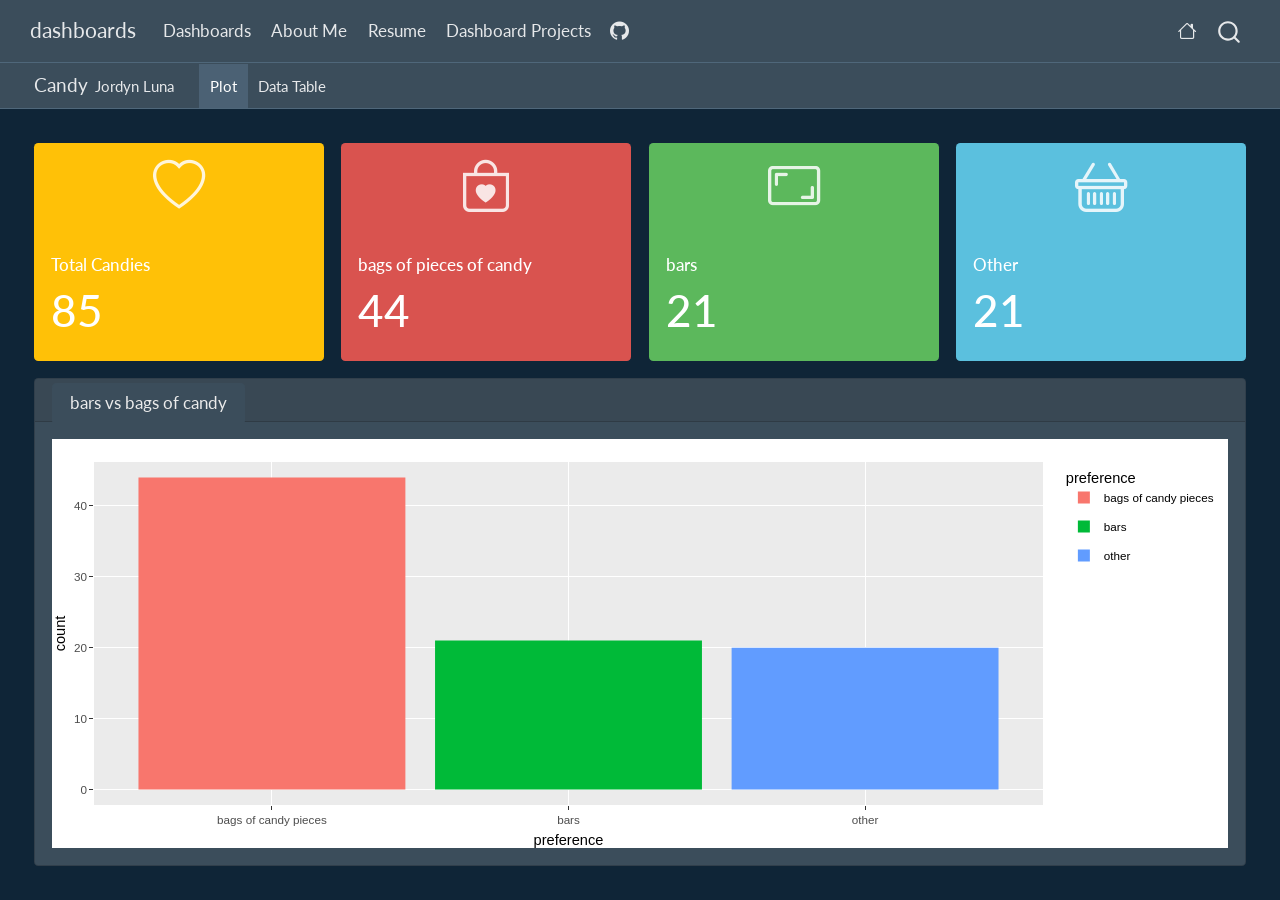
==== commit d6904880: "class done 11/6" ====
--- a/docs/candy.html
+++ b/docs/candy.html
@@ -117,12 +117,31 @@
             <ul class="navbar-nav navbar-nav-scroll me-auto">
   <li class="nav-item">
     <a class="nav-link" href="./index.html"> 
-<span class="menu-text">Home</span></a>
+<span class="menu-text">Dashboards</span></a>
   </li>  
   <li class="nav-item">
-    <span class="nav-link">
-<span class="menu-text">about.qmd</span>
-    </span>
+    <a class="nav-link" href="https://jordynluna-ui.github.io/about.html"> 
+<span class="menu-text">About Me</span></a>
+  </li>  
+  <li class="nav-item">
+    <a class="nav-link" href="https://jordynluna-ui.github.io/resume.html"> 
+<span class="menu-text">Resume</span></a>
+  </li>  
+  <li class="nav-item">
+    <a class="nav-link" href="https://jordynluna-ui.github.io/dashboards"> 
+<span class="menu-text">Dashboard Projects</span></a>
+  </li>  
+  <li class="nav-item compact">
+    <a class="nav-link" href="http://github.com/jordynluna-ui" target="blank"> <i class="bi bi-github" role="img">
+</i> 
+<span class="menu-text"></span></a>
+  </li>  
+</ul>
+            <ul class="navbar-nav navbar-nav-scroll ms-auto">
+  <li class="nav-item compact">
+    <a class="nav-link" href="https://jordynluna-ui.github.io" target="blank"> <i class="bi bi-house" role="img">
+</i> 
+<span class="menu-text"></span></a>
   </li>  
 </ul>
           </div> <!-- /navcollapse -->
@@ -133,7 +152,7 @@
 <header id="quarto-dashboard-header">
 <nav class="navbar navbar-expand-md slim" data-bs-theme="dark">
   <div class="navbar-container container-fluid">
-    <button class="navbar-toggler hidden" type="button" data-bs-toggle="collapse" data-bs-target="#dashboard-collapse" aria-controls="dashboard-collapse" aria-expanded="false" aria-label="Toggle navigation">
+    <button class="navbar-toggler" type="button" data-bs-toggle="collapse" data-bs-target="#dashboard-collapse" aria-controls="dashboard-collapse" aria-expanded="false" aria-label="Toggle navigation">
       <span class="navbar-toggler-icon"></span>
     </button>    
 
@@ -147,19 +166,21 @@
         <div class="navbar-author">Jordyn Luna</div>
       </div>
     </div>
-</div>
+<div id="dashboard-collapse" class="navbar-collapse collapse"><ul class="navbar-nav navbar-nav-scroll me-auto" role="tablist"><li class="nav-item" role="presentation"><a id="tab-plot" class="nav-link active" data-bs-toggle="tab" role="tab" data-bs-target="#plot" data-scrolling="false" href="#plot" aria-controls="plot" aria-selected="true"><span class="nav-link-text">Plot</span></a></li><li class="nav-item" role="presentation"><a id="tab-data-table" class="nav-link" data-bs-toggle="tab" role="tab" data-bs-target="#data-table" data-scrolling="false" href="#data-table" aria-controls="data-table" aria-selected="false"><span class="nav-link-text">Data Table</span></a></li></ul></div></div>
 </nav>
 </header></header>
 <!-- content -->
-<div id="quarto-content" class="quarto-container page-layout-custom page-navbar quarto-dashboard-content bslib-gap-spacing html-fill-container bslib-page-fill">
+<div id="quarto-content" class="quarto-container page-layout-custom page-navbar quarto-dashboard-content bslib-gap-spacing html-fill-container bslib-page-fill quarto-dashboard-pages">
 <!-- sidebar -->
 <!-- margin-sidebar -->
 <!-- main -->
 
-<div class="bslib-grid-item html-fill-item bslib-grid" data-layout="fill" style="display: grid; grid-template-rows: minmax(3em, max-content) minmax(3em, 1fr) minmax(3em, max-content); grid-auto-columns: minmax(0, 1fr);">
-<div class="bslib-grid" style="display: grid; grid-template-columns: minmax(3em, 1fr) minmax(3em, 1fr) minmax(3em, 1fr) minmax(3em, 1fr);
+<div class="bslib-grid-item html-fill-item tab-content bslib-grid" data-layout="fill" style="display: grid; grid-template-rows: minmax(3em, 1fr); grid-auto-columns: minmax(0, 1fr);">
+<div id="plot" class="dashboard-page tab-pane show active html-fill-item html-fill-container" data-orientation="rows" aria-labelledby="tab-plot">
+<div class="html-fill-item html-fill-container bslib-grid" style="display: grid; grid-template-rows: minmax(3em, max-content) minmax(3em, 1fr); grid-auto-columns: minmax(0, 1fr);">
+<div class="html-fill-item html-fill-container bslib-grid" style="display: grid; grid-template-columns: minmax(3em, 1fr) minmax(3em, 1fr) minmax(3em, 1fr) minmax(3em, 1fr);
 grid-auto-rows: minmax(0, 1fr);">
-<div class="card valuebox cell bslib-card html-fill-container bslib-value-box bg-Warning showcase-left-center" data-bslib-card-init="" data-require-bs-caller="card()">
+<div class="card valuebox cell html-fill-item html-fill-container bslib-card bslib-value-box bg-warning showcase-left-center" data-bslib-card-init="" data-require-bs-caller="card()">
 <div class="card-body html-fill-item html-fill-container">
 <div data-icon="heart" class="html-fill-item html-fill-container value-box-grid">
 <div class="value-box-showcase html-fill-item html-fill-container">
@@ -175,7 +196,7 @@
 </div>
 </div>
 </div>
-<script data-bslib-card-init="">bslib.Card.initializeAllCards();</script></div><div class="card valuebox cell bslib-card html-fill-container bslib-value-box bg-danger showcase-left-center" data-bslib-card-init="" data-require-bs-caller="card()">
+<script data-bslib-card-init="">bslib.Card.initializeAllCards();</script></div><div class="card valuebox cell html-fill-item html-fill-container bslib-card bslib-value-box bg-danger showcase-left-center" data-bslib-card-init="" data-require-bs-caller="card()">
 <div class="card-body html-fill-item html-fill-container">
 <div data-icon="bag-heart" class="html-fill-item html-fill-container value-box-grid">
 <div class="value-box-showcase html-fill-item html-fill-container">
@@ -191,7 +212,7 @@
 </div>
 </div>
 </div>
-<script data-bslib-card-init="">bslib.Card.initializeAllCards();</script></div><div class="card valuebox cell bslib-card html-fill-container bslib-value-box bg-success showcase-left-center" data-bslib-card-init="" data-require-bs-caller="card()">
+<script data-bslib-card-init="">bslib.Card.initializeAllCards();</script></div><div class="card valuebox cell html-fill-item html-fill-container bslib-card bslib-value-box bg-success showcase-left-center" data-bslib-card-init="" data-require-bs-caller="card()">
 <div class="card-body html-fill-item html-fill-container">
 <div data-icon="aspect-ratio" class="html-fill-item html-fill-container value-box-grid">
 <div class="value-box-showcase html-fill-item html-fill-container">
@@ -207,7 +228,7 @@
 </div>
 </div>
 </div>
-<script data-bslib-card-init="">bslib.Card.initializeAllCards();</script></div><div class="card valuebox cell bslib-card html-fill-container bslib-value-box bg-primary showcase-left-center" data-bslib-card-init="" data-require-bs-caller="card()">
+<script data-bslib-card-init="">bslib.Card.initializeAllCards();</script></div><div class="card valuebox cell html-fill-item html-fill-container bslib-card bslib-value-box bg-info showcase-left-center" data-bslib-card-init="" data-require-bs-caller="card()">
 <div class="card-body html-fill-item html-fill-container">
 <div data-icon="basket" class="html-fill-item html-fill-container value-box-grid">
 <div class="value-box-showcase html-fill-item html-fill-container">
@@ -225,15 +246,15 @@
 </div>
 <script data-bslib-card-init="">bslib.Card.initializeAllCards();</script></div>
 </div>
-<div class="card tabset bslib-card html-fill-container" data-bslib-card-init="" data-require-bs-caller="card()" data-full-screen="false">
+<div class="card tabset html-fill-item html-fill-container bslib-card" data-bslib-card-init="" data-require-bs-caller="card()" data-full-screen="false">
 <div class="card-header dashboard-card-no-title bslib-navs-card-title">
 
 <ul class="nav nav-tabs card-header-tabs" role="tablist" data-tabsetid="card-tabset-5"><li class="nav-item" role="presentation"><a href="#card-tabset-5-1" role="tab" data-toggle="tab" data-bs-toggle="tab" data-value="bars vs bags of candy" aria-selected="true" class="nav-link active">bars vs bags of candy</a></li></ul></div>
 
 <div class="tab-content html-fill-item html-fill-container" data-tabset-id="card-tabset-5"><div class="tab-pane active show html-fill-item html-fill-container" role="tabpanel" id="card-tabset-5-1"><div class="card-body html-fill-item html-fill-container" data-title="bars vs bags of candy">
 <div class="cell-output-display html-fill-item html-fill-container">
-<div class="plotly html-widget html-fill-item html-fill-container" id="htmlwidget-3fcdd9b81e8bc0074e0b" style="width:100%;height:406px;"></div>
-<script type="application/json" data-for="htmlwidget-3fcdd9b81e8bc0074e0b">{"x":{"data":[{"orientation":"v","width":0.89999999999999991,"base":0,"x":[1],"y":[44],"text":"count: 44<br />preference: bags of candy pieces<br />preference: bags of candy pieces","type":"bar","textposition":"none","marker":{"autocolorscale":false,"color":"rgba(248,118,109,1)","line":{"width":1.8897637795275593,"color":"transparent"}},"name":"bags of candy pieces","legendgroup":"bags of candy pieces","showlegend":true,"xaxis":"x","yaxis":"y","hoverinfo":"text","frame":null},{"orientation":"v","width":0.90000000000000013,"base":0,"x":[2],"y":[21],"text":"count: 21<br />preference: bars<br />preference: bars","type":"bar","textposition":"none","marker":{"autocolorscale":false,"color":"rgba(0,186,56,1)","line":{"width":1.8897637795275593,"color":"transparent"}},"name":"bars","legendgroup":"bars","showlegend":true,"xaxis":"x","yaxis":"y","hoverinfo":"text","frame":null},{"orientation":"v","width":0.90000000000000036,"base":0,"x":[3],"y":[20],"text":"count: 20<br />preference: other<br />preference: other","type":"bar","textposition":"none","marker":{"autocolorscale":false,"color":"rgba(97,156,255,1)","line":{"width":1.8897637795275593,"color":"transparent"}},"name":"other","legendgroup":"other","showlegend":true,"xaxis":"x","yaxis":"y","hoverinfo":"text","frame":null}],"layout":{"margin":{"t":23.305936073059364,"r":7.3059360730593621,"b":37.260273972602747,"l":37.260273972602747},"plot_bgcolor":"rgba(235,235,235,1)","paper_bgcolor":"rgba(255,255,255,1)","font":{"color":"rgba(0,0,0,1)","family":"","size":14.611872146118724},"xaxis":{"domain":[0,1],"automargin":true,"type":"linear","autorange":false,"range":[0.40000000000000002,3.6000000000000001],"tickmode":"array","ticktext":["bags of candy pieces","bars","other"],"tickvals":[1,2,3],"categoryorder":"array","categoryarray":["bags of candy pieces","bars","other"],"nticks":null,"ticks":"outside","tickcolor":"rgba(51,51,51,1)","ticklen":3.6529680365296811,"tickwidth":0.66417600664176002,"showticklabels":true,"tickfont":{"color":"rgba(77,77,77,1)","family":"","size":11.68949771689498},"tickangle":-0,"showline":false,"linecolor":null,"linewidth":0,"showgrid":true,"gridcolor":"rgba(255,255,255,1)","gridwidth":0.66417600664176002,"zeroline":false,"anchor":"y","title":{"text":"preference","font":{"color":"rgba(0,0,0,1)","family":"","size":14.611872146118724}},"hoverformat":".2f"},"yaxis":{"domain":[0,1],"automargin":true,"type":"linear","autorange":false,"range":[-2.2000000000000002,46.200000000000003],"tickmode":"array","ticktext":["0","10","20","30","40"],"tickvals":[0,10,20,30.000000000000004,40],"categoryorder":"array","categoryarray":["0","10","20","30","40"],"nticks":null,"ticks":"outside","tickcolor":"rgba(51,51,51,1)","ticklen":3.6529680365296811,"tickwidth":0.66417600664176002,"showticklabels":true,"tickfont":{"color":"rgba(77,77,77,1)","family":"","size":11.68949771689498},"tickangle":-0,"showline":false,"linecolor":null,"linewidth":0,"showgrid":true,"gridcolor":"rgba(255,255,255,1)","gridwidth":0.66417600664176002,"zeroline":false,"anchor":"x","title":{"text":"count","font":{"color":"rgba(0,0,0,1)","family":"","size":14.611872146118724}},"hoverformat":".2f"},"shapes":[],"showlegend":true,"legend":{"bgcolor":"rgba(255,255,255,1)","bordercolor":"transparent","borderwidth":1.8897637795275593,"font":{"color":"rgba(0,0,0,1)","family":"","size":11.68949771689498},"title":{"text":"preference","font":{"color":"rgba(0,0,0,1)","family":"","size":14.611872146118724}}},"hovermode":"closest","barmode":"relative"},"config":{"doubleClick":"reset","modeBarButtonsToAdd":["hoverclosest","hovercompare"],"showSendToCloud":false},"source":"A","attrs":{"183a24fd5d369":{"x":{},"fill":{},"type":"bar"}},"cur_data":"183a24fd5d369","visdat":{"183a24fd5d369":["function (y) ","x"]},"highlight":{"on":"plotly_click","persistent":false,"dynamic":false,"selectize":false,"opacityDim":0.20000000000000001,"selected":{"opacity":1},"debounce":0},"shinyEvents":["plotly_hover","plotly_click","plotly_selected","plotly_relayout","plotly_brushed","plotly_brushing","plotly_clickannotation","plotly_doubleclick","plotly_deselect","plotly_afterplot","plotly_sunburstclick"],"base_url":"https://plot.ly"},"evals":[],"jsHooks":[]}</script>
+<div class="plotly html-widget html-fill-item html-fill-container" id="htmlwidget-ca008536768b79b86f20" style="width:100%;height:406px;"></div>
+<script type="application/json" data-for="htmlwidget-ca008536768b79b86f20">{"x":{"data":[{"orientation":"v","width":0.89999999999999991,"base":0,"x":[1],"y":[44],"text":"count: 44<br />preference: bags of candy pieces<br />preference: bags of candy pieces","type":"bar","textposition":"none","marker":{"autocolorscale":false,"color":"rgba(248,118,109,1)","line":{"width":1.8897637795275593,"color":"transparent"}},"name":"bags of candy pieces","legendgroup":"bags of candy pieces","showlegend":true,"xaxis":"x","yaxis":"y","hoverinfo":"text","frame":null},{"orientation":"v","width":0.90000000000000013,"base":0,"x":[2],"y":[21],"text":"count: 21<br />preference: bars<br />preference: bars","type":"bar","textposition":"none","marker":{"autocolorscale":false,"color":"rgba(0,186,56,1)","line":{"width":1.8897637795275593,"color":"transparent"}},"name":"bars","legendgroup":"bars","showlegend":true,"xaxis":"x","yaxis":"y","hoverinfo":"text","frame":null},{"orientation":"v","width":0.90000000000000036,"base":0,"x":[3],"y":[20],"text":"count: 20<br />preference: other<br />preference: other","type":"bar","textposition":"none","marker":{"autocolorscale":false,"color":"rgba(97,156,255,1)","line":{"width":1.8897637795275593,"color":"transparent"}},"name":"other","legendgroup":"other","showlegend":true,"xaxis":"x","yaxis":"y","hoverinfo":"text","frame":null}],"layout":{"margin":{"t":23.305936073059364,"r":7.3059360730593621,"b":37.260273972602747,"l":37.260273972602747},"plot_bgcolor":"rgba(235,235,235,1)","paper_bgcolor":"rgba(255,255,255,1)","font":{"color":"rgba(0,0,0,1)","family":"","size":14.611872146118724},"xaxis":{"domain":[0,1],"automargin":true,"type":"linear","autorange":false,"range":[0.40000000000000002,3.6000000000000001],"tickmode":"array","ticktext":["bags of candy pieces","bars","other"],"tickvals":[1,2,3],"categoryorder":"array","categoryarray":["bags of candy pieces","bars","other"],"nticks":null,"ticks":"outside","tickcolor":"rgba(51,51,51,1)","ticklen":3.6529680365296811,"tickwidth":0.66417600664176002,"showticklabels":true,"tickfont":{"color":"rgba(77,77,77,1)","family":"","size":11.68949771689498},"tickangle":-0,"showline":false,"linecolor":null,"linewidth":0,"showgrid":true,"gridcolor":"rgba(255,255,255,1)","gridwidth":0.66417600664176002,"zeroline":false,"anchor":"y","title":{"text":"preference","font":{"color":"rgba(0,0,0,1)","family":"","size":14.611872146118724}},"hoverformat":".2f"},"yaxis":{"domain":[0,1],"automargin":true,"type":"linear","autorange":false,"range":[-2.2000000000000002,46.200000000000003],"tickmode":"array","ticktext":["0","10","20","30","40"],"tickvals":[0,10,20,30.000000000000004,40],"categoryorder":"array","categoryarray":["0","10","20","30","40"],"nticks":null,"ticks":"outside","tickcolor":"rgba(51,51,51,1)","ticklen":3.6529680365296811,"tickwidth":0.66417600664176002,"showticklabels":true,"tickfont":{"color":"rgba(77,77,77,1)","family":"","size":11.68949771689498},"tickangle":-0,"showline":false,"linecolor":null,"linewidth":0,"showgrid":true,"gridcolor":"rgba(255,255,255,1)","gridwidth":0.66417600664176002,"zeroline":false,"anchor":"x","title":{"text":"count","font":{"color":"rgba(0,0,0,1)","family":"","size":14.611872146118724}},"hoverformat":".2f"},"shapes":[],"showlegend":true,"legend":{"bgcolor":"rgba(255,255,255,1)","bordercolor":"transparent","borderwidth":1.8897637795275593,"font":{"color":"rgba(0,0,0,1)","family":"","size":11.68949771689498},"title":{"text":"preference","font":{"color":"rgba(0,0,0,1)","family":"","size":14.611872146118724}}},"hovermode":"closest","barmode":"relative"},"config":{"doubleClick":"reset","modeBarButtonsToAdd":["hoverclosest","hovercompare"],"showSendToCloud":false},"source":"A","attrs":{"40fb75b8f96c":{"x":{},"fill":{},"type":"bar"}},"cur_data":"40fb75b8f96c","visdat":{"40fb75b8f96c":["function (y) ","x"]},"highlight":{"on":"plotly_click","persistent":false,"dynamic":false,"selectize":false,"opacityDim":0.20000000000000001,"selected":{"opacity":1},"debounce":0},"shinyEvents":["plotly_hover","plotly_click","plotly_selected","plotly_relayout","plotly_brushed","plotly_brushing","plotly_clickannotation","plotly_doubleclick","plotly_deselect","plotly_afterplot","plotly_sunburstclick"],"base_url":"https://plot.ly"},"evals":[],"jsHooks":[]}</script>
 </div>
 </div></div></div><bslib-tooltip placement="auto" bsoptions="[]" data-require-bs-version="5" data-require-bs-caller="tooltip()">
     <template>Expand</template>
@@ -241,10 +262,556 @@
         <svg xmlns="http://www.w3.org/2000/svg" viewbox="0 0 24 24" style="height:1em;width:1em;" aria-hidden="true" role="img"><path d="M20 5C20 4.4 19.6 4 19 4H13C12.4 4 12 3.6 12 3C12 2.4 12.4 2 13 2H21C21.6 2 22 2.4 22 3V11C22 11.6 21.6 12 21 12C20.4 12 20 11.6 20 11V5ZM4 19C4 19.6 4.4 20 5 20H11C11.6 20 12 20.4 12 21C12 21.6 11.6 22 11 22H3C2.4 22 2 21.6 2 21V13C2 12.4 2.4 12 3 12C3.6 12 4 12.4 4 13V19Z"></path></svg>
     </span>
 </bslib-tooltip><script data-bslib-card-init="">bslib.Card.initializeAllCards();</script></div>
-<div class="bslib-grid" style="display: grid; grid-template-columns: ;
-grid-auto-rows: minmax(0, 1fr);">
-<div id="3ade8a4a-fb1d-4a6c-8409-ac45482d5fc9" class="hidden">
-
+</div>
+</div>
+<div id="data-table" class="dashboard-page tab-pane grid-skip html-fill-item html-fill-container" data-orientation="rows" aria-labelledby="tab-data-table">
+<div class="html-fill-item html-fill-container bslib-grid" style="display: grid; grid-template-rows: minmax(3em, 1fr); grid-auto-columns: minmax(0, 1fr);">
+<div class="card cell html-fill-item html-fill-container bslib-card" data-bslib-card-init="" data-require-bs-caller="card()" data-full-screen="false">
+<div class="card-body html-fill-item html-fill-container">
+<div class="cell-output-display html-fill-item html-fill-container">
+<table class="caption-top table table-sm table-striped small">
+<thead>
+<tr class="header">
+<th style="text-align: left;">competitorname</th>
+<th style="text-align: left;">bar</th>
+<th style="text-align: left;">pluribus</th>
+<th style="text-align: left;">preference</th>
+</tr>
+</thead>
+<tbody>
+<tr class="odd">
+<td style="text-align: left;">100 Grand</td>
+<td style="text-align: left;">TRUE</td>
+<td style="text-align: left;">FALSE</td>
+<td style="text-align: left;">bars</td>
+</tr>
+<tr class="even">
+<td style="text-align: left;">3 Musketeers</td>
+<td style="text-align: left;">TRUE</td>
+<td style="text-align: left;">FALSE</td>
+<td style="text-align: left;">bars</td>
+</tr>
+<tr class="odd">
+<td style="text-align: left;">One dime</td>
+<td style="text-align: left;">FALSE</td>
+<td style="text-align: left;">FALSE</td>
+<td style="text-align: left;">other</td>
+</tr>
+<tr class="even">
+<td style="text-align: left;">One quarter</td>
+<td style="text-align: left;">FALSE</td>
+<td style="text-align: left;">FALSE</td>
+<td style="text-align: left;">other</td>
+</tr>
+<tr class="odd">
+<td style="text-align: left;">Air Heads</td>
+<td style="text-align: left;">FALSE</td>
+<td style="text-align: left;">FALSE</td>
+<td style="text-align: left;">other</td>
+</tr>
+<tr class="even">
+<td style="text-align: left;">Almond Joy</td>
+<td style="text-align: left;">TRUE</td>
+<td style="text-align: left;">FALSE</td>
+<td style="text-align: left;">bars</td>
+</tr>
+<tr class="odd">
+<td style="text-align: left;">Baby Ruth</td>
+<td style="text-align: left;">TRUE</td>
+<td style="text-align: left;">FALSE</td>
+<td style="text-align: left;">bars</td>
+</tr>
+<tr class="even">
+<td style="text-align: left;">Boston Baked Beans</td>
+<td style="text-align: left;">FALSE</td>
+<td style="text-align: left;">TRUE</td>
+<td style="text-align: left;">bags of candy pieces</td>
+</tr>
+<tr class="odd">
+<td style="text-align: left;">Candy Corn</td>
+<td style="text-align: left;">FALSE</td>
+<td style="text-align: left;">TRUE</td>
+<td style="text-align: left;">bags of candy pieces</td>
+</tr>
+<tr class="even">
+<td style="text-align: left;">Caramel Apple Pops</td>
+<td style="text-align: left;">FALSE</td>
+<td style="text-align: left;">FALSE</td>
+<td style="text-align: left;">other</td>
+</tr>
+<tr class="odd">
+<td style="text-align: left;">Charleston Chew</td>
+<td style="text-align: left;">TRUE</td>
+<td style="text-align: left;">FALSE</td>
+<td style="text-align: left;">bars</td>
+</tr>
+<tr class="even">
+<td style="text-align: left;">Chewey Lemonhead Fruit Mix</td>
+<td style="text-align: left;">FALSE</td>
+<td style="text-align: left;">TRUE</td>
+<td style="text-align: left;">bags of candy pieces</td>
+</tr>
+<tr class="odd">
+<td style="text-align: left;">Chiclets</td>
+<td style="text-align: left;">FALSE</td>
+<td style="text-align: left;">TRUE</td>
+<td style="text-align: left;">bags of candy pieces</td>
+</tr>
+<tr class="even">
+<td style="text-align: left;">Dots</td>
+<td style="text-align: left;">FALSE</td>
+<td style="text-align: left;">TRUE</td>
+<td style="text-align: left;">bags of candy pieces</td>
+</tr>
+<tr class="odd">
+<td style="text-align: left;">Dum Dums</td>
+<td style="text-align: left;">FALSE</td>
+<td style="text-align: left;">FALSE</td>
+<td style="text-align: left;">other</td>
+</tr>
+<tr class="even">
+<td style="text-align: left;">Fruit Chews</td>
+<td style="text-align: left;">FALSE</td>
+<td style="text-align: left;">TRUE</td>
+<td style="text-align: left;">bags of candy pieces</td>
+</tr>
+<tr class="odd">
+<td style="text-align: left;">Fun Dip</td>
+<td style="text-align: left;">FALSE</td>
+<td style="text-align: left;">FALSE</td>
+<td style="text-align: left;">other</td>
+</tr>
+<tr class="even">
+<td style="text-align: left;">Gobstopper</td>
+<td style="text-align: left;">FALSE</td>
+<td style="text-align: left;">TRUE</td>
+<td style="text-align: left;">bags of candy pieces</td>
+</tr>
+<tr class="odd">
+<td style="text-align: left;">Haribo Gold Bears</td>
+<td style="text-align: left;">FALSE</td>
+<td style="text-align: left;">TRUE</td>
+<td style="text-align: left;">bags of candy pieces</td>
+</tr>
+<tr class="even">
+<td style="text-align: left;">Haribo Happy Cola</td>
+<td style="text-align: left;">FALSE</td>
+<td style="text-align: left;">TRUE</td>
+<td style="text-align: left;">bags of candy pieces</td>
+</tr>
+<tr class="odd">
+<td style="text-align: left;">Haribo Sour Bears</td>
+<td style="text-align: left;">FALSE</td>
+<td style="text-align: left;">TRUE</td>
+<td style="text-align: left;">bags of candy pieces</td>
+</tr>
+<tr class="even">
+<td style="text-align: left;">Haribo Twin Snakes</td>
+<td style="text-align: left;">FALSE</td>
+<td style="text-align: left;">TRUE</td>
+<td style="text-align: left;">bags of candy pieces</td>
+</tr>
+<tr class="odd">
+<td style="text-align: left;">Hershey’s Kisses</td>
+<td style="text-align: left;">FALSE</td>
+<td style="text-align: left;">TRUE</td>
+<td style="text-align: left;">bags of candy pieces</td>
+</tr>
+<tr class="even">
+<td style="text-align: left;">Hershey’s Krackel</td>
+<td style="text-align: left;">TRUE</td>
+<td style="text-align: left;">FALSE</td>
+<td style="text-align: left;">bars</td>
+</tr>
+<tr class="odd">
+<td style="text-align: left;">Hershey’s Milk Chocolate</td>
+<td style="text-align: left;">TRUE</td>
+<td style="text-align: left;">FALSE</td>
+<td style="text-align: left;">bars</td>
+</tr>
+<tr class="even">
+<td style="text-align: left;">Hershey’s Special Dark</td>
+<td style="text-align: left;">TRUE</td>
+<td style="text-align: left;">FALSE</td>
+<td style="text-align: left;">bars</td>
+</tr>
+<tr class="odd">
+<td style="text-align: left;">Jawbusters</td>
+<td style="text-align: left;">FALSE</td>
+<td style="text-align: left;">TRUE</td>
+<td style="text-align: left;">bags of candy pieces</td>
+</tr>
+<tr class="even">
+<td style="text-align: left;">Junior Mints</td>
+<td style="text-align: left;">FALSE</td>
+<td style="text-align: left;">TRUE</td>
+<td style="text-align: left;">bags of candy pieces</td>
+</tr>
+<tr class="odd">
+<td style="text-align: left;">Kit Kat</td>
+<td style="text-align: left;">TRUE</td>
+<td style="text-align: left;">FALSE</td>
+<td style="text-align: left;">bars</td>
+</tr>
+<tr class="even">
+<td style="text-align: left;">Laffy Taffy</td>
+<td style="text-align: left;">FALSE</td>
+<td style="text-align: left;">FALSE</td>
+<td style="text-align: left;">other</td>
+</tr>
+<tr class="odd">
+<td style="text-align: left;">Lemonhead</td>
+<td style="text-align: left;">FALSE</td>
+<td style="text-align: left;">FALSE</td>
+<td style="text-align: left;">other</td>
+</tr>
+<tr class="even">
+<td style="text-align: left;">Lifesavers big ring gummies</td>
+<td style="text-align: left;">FALSE</td>
+<td style="text-align: left;">FALSE</td>
+<td style="text-align: left;">other</td>
+</tr>
+<tr class="odd">
+<td style="text-align: left;">Peanut butter M&amp;M’s</td>
+<td style="text-align: left;">FALSE</td>
+<td style="text-align: left;">TRUE</td>
+<td style="text-align: left;">bags of candy pieces</td>
+</tr>
+<tr class="even">
+<td style="text-align: left;">M&amp;M’s</td>
+<td style="text-align: left;">FALSE</td>
+<td style="text-align: left;">TRUE</td>
+<td style="text-align: left;">bags of candy pieces</td>
+</tr>
+<tr class="odd">
+<td style="text-align: left;">Mike &amp; Ike</td>
+<td style="text-align: left;">FALSE</td>
+<td style="text-align: left;">TRUE</td>
+<td style="text-align: left;">bags of candy pieces</td>
+</tr>
+<tr class="even">
+<td style="text-align: left;">Milk Duds</td>
+<td style="text-align: left;">FALSE</td>
+<td style="text-align: left;">TRUE</td>
+<td style="text-align: left;">bags of candy pieces</td>
+</tr>
+<tr class="odd">
+<td style="text-align: left;">Milky Way</td>
+<td style="text-align: left;">TRUE</td>
+<td style="text-align: left;">FALSE</td>
+<td style="text-align: left;">bars</td>
+</tr>
+<tr class="even">
+<td style="text-align: left;">Milky Way Midnight</td>
+<td style="text-align: left;">TRUE</td>
+<td style="text-align: left;">FALSE</td>
+<td style="text-align: left;">bars</td>
+</tr>
+<tr class="odd">
+<td style="text-align: left;">Milky Way Simply Caramel</td>
+<td style="text-align: left;">TRUE</td>
+<td style="text-align: left;">FALSE</td>
+<td style="text-align: left;">bars</td>
+</tr>
+<tr class="even">
+<td style="text-align: left;">Mounds</td>
+<td style="text-align: left;">TRUE</td>
+<td style="text-align: left;">FALSE</td>
+<td style="text-align: left;">bars</td>
+</tr>
+<tr class="odd">
+<td style="text-align: left;">Mr Good Bar</td>
+<td style="text-align: left;">TRUE</td>
+<td style="text-align: left;">FALSE</td>
+<td style="text-align: left;">bars</td>
+</tr>
+<tr class="even">
+<td style="text-align: left;">Nerds</td>
+<td style="text-align: left;">FALSE</td>
+<td style="text-align: left;">TRUE</td>
+<td style="text-align: left;">bags of candy pieces</td>
+</tr>
+<tr class="odd">
+<td style="text-align: left;">Nestle Butterfinger</td>
+<td style="text-align: left;">TRUE</td>
+<td style="text-align: left;">FALSE</td>
+<td style="text-align: left;">bars</td>
+</tr>
+<tr class="even">
+<td style="text-align: left;">Nestle Crunch</td>
+<td style="text-align: left;">TRUE</td>
+<td style="text-align: left;">FALSE</td>
+<td style="text-align: left;">bars</td>
+</tr>
+<tr class="odd">
+<td style="text-align: left;">Nik L Nip</td>
+<td style="text-align: left;">FALSE</td>
+<td style="text-align: left;">TRUE</td>
+<td style="text-align: left;">bags of candy pieces</td>
+</tr>
+<tr class="even">
+<td style="text-align: left;">Now &amp; Later</td>
+<td style="text-align: left;">FALSE</td>
+<td style="text-align: left;">TRUE</td>
+<td style="text-align: left;">bags of candy pieces</td>
+</tr>
+<tr class="odd">
+<td style="text-align: left;">Payday</td>
+<td style="text-align: left;">TRUE</td>
+<td style="text-align: left;">FALSE</td>
+<td style="text-align: left;">bars</td>
+</tr>
+<tr class="even">
+<td style="text-align: left;">Peanut M&amp;Ms</td>
+<td style="text-align: left;">FALSE</td>
+<td style="text-align: left;">TRUE</td>
+<td style="text-align: left;">bags of candy pieces</td>
+</tr>
+<tr class="odd">
+<td style="text-align: left;">Pixie Sticks</td>
+<td style="text-align: left;">FALSE</td>
+<td style="text-align: left;">TRUE</td>
+<td style="text-align: left;">bags of candy pieces</td>
+</tr>
+<tr class="even">
+<td style="text-align: left;">Pop Rocks</td>
+<td style="text-align: left;">FALSE</td>
+<td style="text-align: left;">TRUE</td>
+<td style="text-align: left;">bags of candy pieces</td>
+</tr>
+<tr class="odd">
+<td style="text-align: left;">Red vines</td>
+<td style="text-align: left;">FALSE</td>
+<td style="text-align: left;">TRUE</td>
+<td style="text-align: left;">bags of candy pieces</td>
+</tr>
+<tr class="even">
+<td style="text-align: left;">Reese’s Miniatures</td>
+<td style="text-align: left;">FALSE</td>
+<td style="text-align: left;">FALSE</td>
+<td style="text-align: left;">other</td>
+</tr>
+<tr class="odd">
+<td style="text-align: left;">Reese’s Peanut Butter cup</td>
+<td style="text-align: left;">FALSE</td>
+<td style="text-align: left;">FALSE</td>
+<td style="text-align: left;">other</td>
+</tr>
+<tr class="even">
+<td style="text-align: left;">Reese’s pieces</td>
+<td style="text-align: left;">FALSE</td>
+<td style="text-align: left;">TRUE</td>
+<td style="text-align: left;">bags of candy pieces</td>
+</tr>
+<tr class="odd">
+<td style="text-align: left;">Reese’s stuffed with pieces</td>
+<td style="text-align: left;">FALSE</td>
+<td style="text-align: left;">FALSE</td>
+<td style="text-align: left;">other</td>
+</tr>
+<tr class="even">
+<td style="text-align: left;">Ring pop</td>
+<td style="text-align: left;">FALSE</td>
+<td style="text-align: left;">FALSE</td>
+<td style="text-align: left;">other</td>
+</tr>
+<tr class="odd">
+<td style="text-align: left;">Rolo</td>
+<td style="text-align: left;">FALSE</td>
+<td style="text-align: left;">TRUE</td>
+<td style="text-align: left;">bags of candy pieces</td>
+</tr>
+<tr class="even">
+<td style="text-align: left;">Root Beer Barrels</td>
+<td style="text-align: left;">FALSE</td>
+<td style="text-align: left;">TRUE</td>
+<td style="text-align: left;">bags of candy pieces</td>
+</tr>
+<tr class="odd">
+<td style="text-align: left;">Runts</td>
+<td style="text-align: left;">FALSE</td>
+<td style="text-align: left;">TRUE</td>
+<td style="text-align: left;">bags of candy pieces</td>
+</tr>
+<tr class="even">
+<td style="text-align: left;">Sixlets</td>
+<td style="text-align: left;">FALSE</td>
+<td style="text-align: left;">TRUE</td>
+<td style="text-align: left;">bags of candy pieces</td>
+</tr>
+<tr class="odd">
+<td style="text-align: left;">Skittles original</td>
+<td style="text-align: left;">FALSE</td>
+<td style="text-align: left;">TRUE</td>
+<td style="text-align: left;">bags of candy pieces</td>
+</tr>
+<tr class="even">
+<td style="text-align: left;">Skittles wildberry</td>
+<td style="text-align: left;">FALSE</td>
+<td style="text-align: left;">TRUE</td>
+<td style="text-align: left;">bags of candy pieces</td>
+</tr>
+<tr class="odd">
+<td style="text-align: left;">Nestle Smarties</td>
+<td style="text-align: left;">FALSE</td>
+<td style="text-align: left;">TRUE</td>
+<td style="text-align: left;">bags of candy pieces</td>
+</tr>
+<tr class="even">
+<td style="text-align: left;">Smarties candy</td>
+<td style="text-align: left;">FALSE</td>
+<td style="text-align: left;">TRUE</td>
+<td style="text-align: left;">bags of candy pieces</td>
+</tr>
+<tr class="odd">
+<td style="text-align: left;">Snickers</td>
+<td style="text-align: left;">TRUE</td>
+<td style="text-align: left;">FALSE</td>
+<td style="text-align: left;">bars</td>
+</tr>
+<tr class="even">
+<td style="text-align: left;">Snickers Crisper</td>
+<td style="text-align: left;">TRUE</td>
+<td style="text-align: left;">FALSE</td>
+<td style="text-align: left;">bars</td>
+</tr>
+<tr class="odd">
+<td style="text-align: left;">Sour Patch Kids</td>
+<td style="text-align: left;">FALSE</td>
+<td style="text-align: left;">TRUE</td>
+<td style="text-align: left;">bags of candy pieces</td>
+</tr>
+<tr class="even">
+<td style="text-align: left;">Sour Patch Tricksters</td>
+<td style="text-align: left;">FALSE</td>
+<td style="text-align: left;">TRUE</td>
+<td style="text-align: left;">bags of candy pieces</td>
+</tr>
+<tr class="odd">
+<td style="text-align: left;">Starburst</td>
+<td style="text-align: left;">FALSE</td>
+<td style="text-align: left;">TRUE</td>
+<td style="text-align: left;">bags of candy pieces</td>
+</tr>
+<tr class="even">
+<td style="text-align: left;">Strawberry bon bons</td>
+<td style="text-align: left;">FALSE</td>
+<td style="text-align: left;">TRUE</td>
+<td style="text-align: left;">bags of candy pieces</td>
+</tr>
+<tr class="odd">
+<td style="text-align: left;">Sugar Babies</td>
+<td style="text-align: left;">FALSE</td>
+<td style="text-align: left;">TRUE</td>
+<td style="text-align: left;">bags of candy pieces</td>
+</tr>
+<tr class="even">
+<td style="text-align: left;">Sugar Daddy</td>
+<td style="text-align: left;">FALSE</td>
+<td style="text-align: left;">FALSE</td>
+<td style="text-align: left;">other</td>
+</tr>
+<tr class="odd">
+<td style="text-align: left;">Super Bubble</td>
+<td style="text-align: left;">FALSE</td>
+<td style="text-align: left;">FALSE</td>
+<td style="text-align: left;">other</td>
+</tr>
+<tr class="even">
+<td style="text-align: left;">Swedish Fish</td>
+<td style="text-align: left;">FALSE</td>
+<td style="text-align: left;">TRUE</td>
+<td style="text-align: left;">bags of candy pieces</td>
+</tr>
+<tr class="odd">
+<td style="text-align: left;">Tootsie Pop</td>
+<td style="text-align: left;">FALSE</td>
+<td style="text-align: left;">FALSE</td>
+<td style="text-align: left;">other</td>
+</tr>
+<tr class="even">
+<td style="text-align: left;">Tootsie Roll Juniors</td>
+<td style="text-align: left;">FALSE</td>
+<td style="text-align: left;">FALSE</td>
+<td style="text-align: left;">other</td>
+</tr>
+<tr class="odd">
+<td style="text-align: left;">Tootsie Roll Midgies</td>
+<td style="text-align: left;">FALSE</td>
+<td style="text-align: left;">TRUE</td>
+<td style="text-align: left;">bags of candy pieces</td>
+</tr>
+<tr class="even">
+<td style="text-align: left;">Tootsie Roll Snack Bars</td>
+<td style="text-align: left;">TRUE</td>
+<td style="text-align: left;">FALSE</td>
+<td style="text-align: left;">bars</td>
+</tr>
+<tr class="odd">
+<td style="text-align: left;">Trolli Sour Bites</td>
+<td style="text-align: left;">FALSE</td>
+<td style="text-align: left;">TRUE</td>
+<td style="text-align: left;">bags of candy pieces</td>
+</tr>
+<tr class="even">
+<td style="text-align: left;">Twix</td>
+<td style="text-align: left;">TRUE</td>
+<td style="text-align: left;">FALSE</td>
+<td style="text-align: left;">bars</td>
+</tr>
+<tr class="odd">
+<td style="text-align: left;">Twizzlers</td>
+<td style="text-align: left;">FALSE</td>
+<td style="text-align: left;">FALSE</td>
+<td style="text-align: left;">other</td>
+</tr>
+<tr class="even">
+<td style="text-align: left;">Warheads</td>
+<td style="text-align: left;">FALSE</td>
+<td style="text-align: left;">FALSE</td>
+<td style="text-align: left;">other</td>
+</tr>
+<tr class="odd">
+<td style="text-align: left;">Welch’s Fruit Snacks</td>
+<td style="text-align: left;">FALSE</td>
+<td style="text-align: left;">TRUE</td>
+<td style="text-align: left;">bags of candy pieces</td>
+</tr>
+<tr class="even">
+<td style="text-align: left;">Werther’s Original Caramel</td>
+<td style="text-align: left;">FALSE</td>
+<td style="text-align: left;">FALSE</td>
+<td style="text-align: left;">other</td>
+</tr>
+<tr class="odd">
+<td style="text-align: left;">Whoppers</td>
+<td style="text-align: left;">FALSE</td>
+<td style="text-align: left;">TRUE</td>
+<td style="text-align: left;">bags of candy pieces</td>
+</tr>
+</tbody>
+</table>
+</div>
+<div class="cell-output cell-output-stdout html-fill-item html-fill-container">
+<pre><code># A tibble: 3 × 2
+  preference               n
+  &lt;chr&gt;                &lt;int&gt;
+1 bags of candy pieces    44
+2 bars                    21
+3 other                   20</code></pre>
+</div>
+</div>
+<bslib-tooltip placement="auto" bsoptions="[]" data-require-bs-version="5" data-require-bs-caller="tooltip()">
+    <template>Expand</template>
+    <span class="bslib-full-screen-enter badge rounded-pill">
+        <svg xmlns="http://www.w3.org/2000/svg" viewbox="0 0 24 24" style="height:1em;width:1em;" aria-hidden="true" role="img"><path d="M20 5C20 4.4 19.6 4 19 4H13C12.4 4 12 3.6 12 3C12 2.4 12.4 2 13 2H21C21.6 2 22 2.4 22 3V11C22 11.6 21.6 12 21 12C20.4 12 20 11.6 20 11V5ZM4 19C4 19.6 4.4 20 5 20H11C11.6 20 12 20.4 12 21C12 21.6 11.6 22 11 22H3C2.4 22 2 21.6 2 21V13C2 12.4 2.4 12 3 12C3.6 12 4 12.4 4 13V19Z"></path></svg>
+    </span>
+</bslib-tooltip><script data-bslib-card-init="">bslib.Card.initializeAllCards();</script></div>
+
+
+<div id="3ade8a4a-fb1d-4a6c-8409-ac45482d5fc9" class="hidden html-fill-item html-fill-container">
+
+</div>
 </div>
 </div>
 </div>
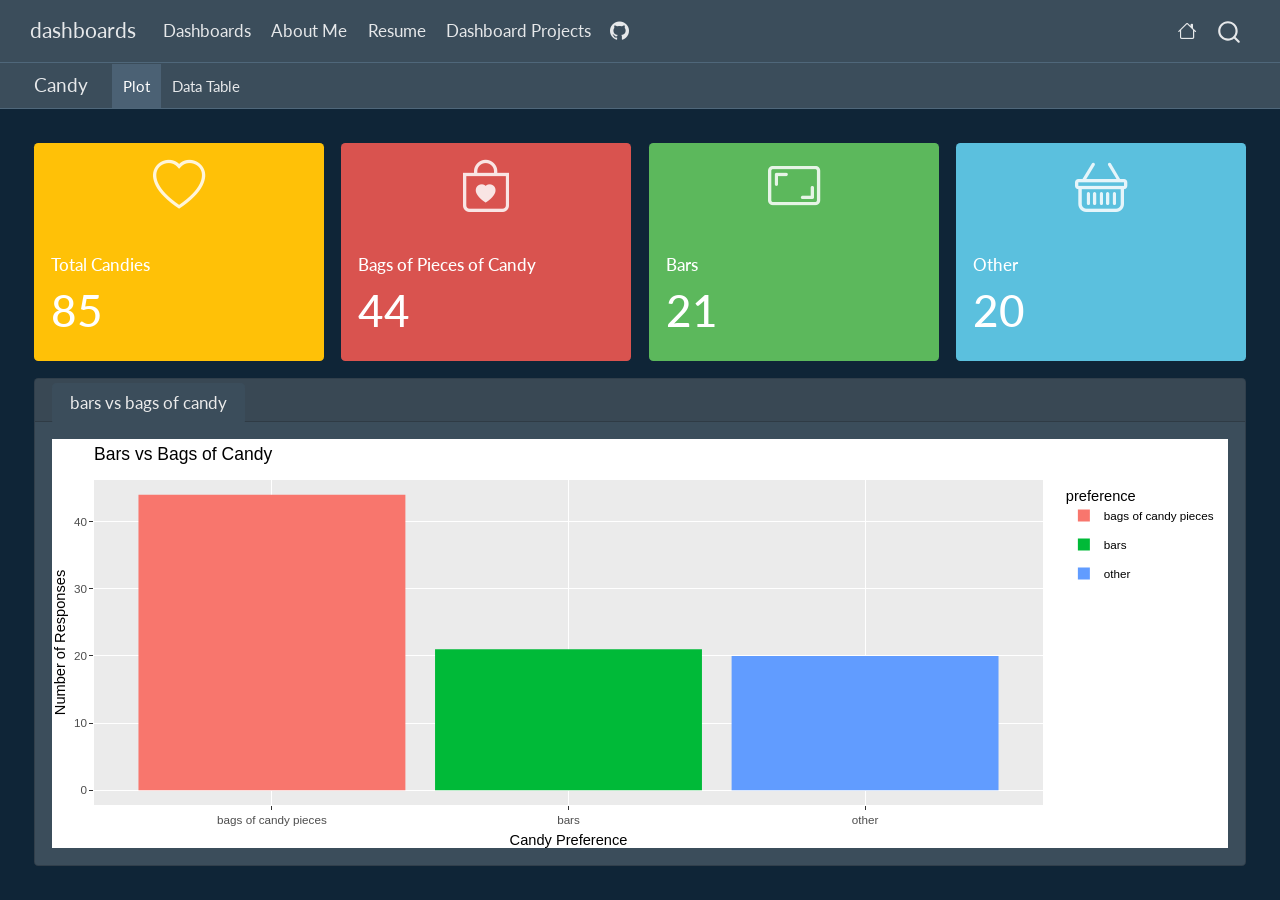
==== commit 15e3f92c: "Candy dashboard done 11/9" ====
--- a/docs/candy.html
+++ b/docs/candy.html
@@ -6,7 +6,6 @@
 
 <meta name="viewport" content="width=device-width, initial-scale=1.0, user-scalable=yes">
 
-<meta name="author" content="Jordyn Luna">
 <meta name="dcterms.date" content="2026-11-02">
 
 <title>Candy – dashboards</title>
@@ -163,7 +162,7 @@
       <div class="navbar-title">
         <div class="navbar-title-text"><a href="#">Candy</a></div>
         
-        <div class="navbar-author">Jordyn Luna</div>
+        
       </div>
     </div>
 <div id="dashboard-collapse" class="navbar-collapse collapse"><ul class="navbar-nav navbar-nav-scroll me-auto" role="tablist"><li class="nav-item" role="presentation"><a id="tab-plot" class="nav-link active" data-bs-toggle="tab" role="tab" data-bs-target="#plot" data-scrolling="false" href="#plot" aria-controls="plot" aria-selected="true"><span class="nav-link-text">Plot</span></a></li><li class="nav-item" role="presentation"><a id="tab-data-table" class="nav-link" data-bs-toggle="tab" role="tab" data-bs-target="#data-table" data-scrolling="false" href="#data-table" aria-controls="data-table" aria-selected="false"><span class="nav-link-text">Data Table</span></a></li></ul></div></div>
@@ -204,7 +203,7 @@
 <i class="bi bi-bag-heart"></i></div>
 <div class="value-box-area">
 <p class="value-box-title">
-bags of pieces of candy
+Bags of Pieces of Candy
 </p>
 <p class="value-box-value">
 44
@@ -220,7 +219,7 @@
 <i class="bi bi-aspect-ratio"></i></div>
 <div class="value-box-area">
 <p class="value-box-title">
-bars
+Bars
 </p>
 <p class="value-box-value">
 21
@@ -239,7 +238,7 @@
 Other
 </p>
 <p class="value-box-value">
-21
+20
 </p>
 </div>
 </div>
@@ -253,8 +252,8 @@
 
 <div class="tab-content html-fill-item html-fill-container" data-tabset-id="card-tabset-5"><div class="tab-pane active show html-fill-item html-fill-container" role="tabpanel" id="card-tabset-5-1"><div class="card-body html-fill-item html-fill-container" data-title="bars vs bags of candy">
 <div class="cell-output-display html-fill-item html-fill-container">
-<div class="plotly html-widget html-fill-item html-fill-container" id="htmlwidget-ca008536768b79b86f20" style="width:100%;height:406px;"></div>
-<script type="application/json" data-for="htmlwidget-ca008536768b79b86f20">{"x":{"data":[{"orientation":"v","width":0.89999999999999991,"base":0,"x":[1],"y":[44],"text":"count: 44<br />preference: bags of candy pieces<br />preference: bags of candy pieces","type":"bar","textposition":"none","marker":{"autocolorscale":false,"color":"rgba(248,118,109,1)","line":{"width":1.8897637795275593,"color":"transparent"}},"name":"bags of candy pieces","legendgroup":"bags of candy pieces","showlegend":true,"xaxis":"x","yaxis":"y","hoverinfo":"text","frame":null},{"orientation":"v","width":0.90000000000000013,"base":0,"x":[2],"y":[21],"text":"count: 21<br />preference: bars<br />preference: bars","type":"bar","textposition":"none","marker":{"autocolorscale":false,"color":"rgba(0,186,56,1)","line":{"width":1.8897637795275593,"color":"transparent"}},"name":"bars","legendgroup":"bars","showlegend":true,"xaxis":"x","yaxis":"y","hoverinfo":"text","frame":null},{"orientation":"v","width":0.90000000000000036,"base":0,"x":[3],"y":[20],"text":"count: 20<br />preference: other<br />preference: other","type":"bar","textposition":"none","marker":{"autocolorscale":false,"color":"rgba(97,156,255,1)","line":{"width":1.8897637795275593,"color":"transparent"}},"name":"other","legendgroup":"other","showlegend":true,"xaxis":"x","yaxis":"y","hoverinfo":"text","frame":null}],"layout":{"margin":{"t":23.305936073059364,"r":7.3059360730593621,"b":37.260273972602747,"l":37.260273972602747},"plot_bgcolor":"rgba(235,235,235,1)","paper_bgcolor":"rgba(255,255,255,1)","font":{"color":"rgba(0,0,0,1)","family":"","size":14.611872146118724},"xaxis":{"domain":[0,1],"automargin":true,"type":"linear","autorange":false,"range":[0.40000000000000002,3.6000000000000001],"tickmode":"array","ticktext":["bags of candy pieces","bars","other"],"tickvals":[1,2,3],"categoryorder":"array","categoryarray":["bags of candy pieces","bars","other"],"nticks":null,"ticks":"outside","tickcolor":"rgba(51,51,51,1)","ticklen":3.6529680365296811,"tickwidth":0.66417600664176002,"showticklabels":true,"tickfont":{"color":"rgba(77,77,77,1)","family":"","size":11.68949771689498},"tickangle":-0,"showline":false,"linecolor":null,"linewidth":0,"showgrid":true,"gridcolor":"rgba(255,255,255,1)","gridwidth":0.66417600664176002,"zeroline":false,"anchor":"y","title":{"text":"preference","font":{"color":"rgba(0,0,0,1)","family":"","size":14.611872146118724}},"hoverformat":".2f"},"yaxis":{"domain":[0,1],"automargin":true,"type":"linear","autorange":false,"range":[-2.2000000000000002,46.200000000000003],"tickmode":"array","ticktext":["0","10","20","30","40"],"tickvals":[0,10,20,30.000000000000004,40],"categoryorder":"array","categoryarray":["0","10","20","30","40"],"nticks":null,"ticks":"outside","tickcolor":"rgba(51,51,51,1)","ticklen":3.6529680365296811,"tickwidth":0.66417600664176002,"showticklabels":true,"tickfont":{"color":"rgba(77,77,77,1)","family":"","size":11.68949771689498},"tickangle":-0,"showline":false,"linecolor":null,"linewidth":0,"showgrid":true,"gridcolor":"rgba(255,255,255,1)","gridwidth":0.66417600664176002,"zeroline":false,"anchor":"x","title":{"text":"count","font":{"color":"rgba(0,0,0,1)","family":"","size":14.611872146118724}},"hoverformat":".2f"},"shapes":[],"showlegend":true,"legend":{"bgcolor":"rgba(255,255,255,1)","bordercolor":"transparent","borderwidth":1.8897637795275593,"font":{"color":"rgba(0,0,0,1)","family":"","size":11.68949771689498},"title":{"text":"preference","font":{"color":"rgba(0,0,0,1)","family":"","size":14.611872146118724}}},"hovermode":"closest","barmode":"relative"},"config":{"doubleClick":"reset","modeBarButtonsToAdd":["hoverclosest","hovercompare"],"showSendToCloud":false},"source":"A","attrs":{"40fb75b8f96c":{"x":{},"fill":{},"type":"bar"}},"cur_data":"40fb75b8f96c","visdat":{"40fb75b8f96c":["function (y) ","x"]},"highlight":{"on":"plotly_click","persistent":false,"dynamic":false,"selectize":false,"opacityDim":0.20000000000000001,"selected":{"opacity":1},"debounce":0},"shinyEvents":["plotly_hover","plotly_click","plotly_selected","plotly_relayout","plotly_brushed","plotly_brushing","plotly_clickannotation","plotly_doubleclick","plotly_deselect","plotly_afterplot","plotly_sunburstclick"],"base_url":"https://plot.ly"},"evals":[],"jsHooks":[]}</script>
+<div class="plotly html-widget html-fill-item html-fill-container" id="htmlwidget-629d77cbb759254f48fb" style="width:100%;height:406px;"></div>
+<script type="application/json" data-for="htmlwidget-629d77cbb759254f48fb">{"x":{"data":[{"orientation":"v","width":0.89999999999999991,"base":0,"x":[1],"y":[44],"text":"count: 44<br />preference: bags of candy pieces","type":"bar","textposition":"none","marker":{"autocolorscale":false,"color":"rgba(248,118,109,1)","line":{"width":1.8897637795275593,"color":"transparent"}},"name":"bags of candy pieces","legendgroup":"bags of candy pieces","showlegend":true,"xaxis":"x","yaxis":"y","hoverinfo":"text","frame":null},{"orientation":"v","width":0.90000000000000013,"base":0,"x":[2],"y":[21],"text":"count: 21<br />preference: bars","type":"bar","textposition":"none","marker":{"autocolorscale":false,"color":"rgba(0,186,56,1)","line":{"width":1.8897637795275593,"color":"transparent"}},"name":"bars","legendgroup":"bars","showlegend":true,"xaxis":"x","yaxis":"y","hoverinfo":"text","frame":null},{"orientation":"v","width":0.90000000000000036,"base":0,"x":[3],"y":[20],"text":"count: 20<br />preference: other","type":"bar","textposition":"none","marker":{"autocolorscale":false,"color":"rgba(97,156,255,1)","line":{"width":1.8897637795275593,"color":"transparent"}},"name":"other","legendgroup":"other","showlegend":true,"xaxis":"x","yaxis":"y","hoverinfo":"text","frame":null}],"layout":{"margin":{"t":40.840182648401829,"r":7.3059360730593621,"b":37.260273972602747,"l":37.260273972602747},"plot_bgcolor":"rgba(235,235,235,1)","paper_bgcolor":"rgba(255,255,255,1)","font":{"color":"rgba(0,0,0,1)","family":"","size":14.611872146118724},"title":{"text":"Bars vs Bags of Candy","font":{"color":"rgba(0,0,0,1)","family":"","size":17.534246575342465},"x":0,"xref":"paper"},"xaxis":{"domain":[0,1],"automargin":true,"type":"linear","autorange":false,"range":[0.40000000000000002,3.6000000000000001],"tickmode":"array","ticktext":["bags of candy pieces","bars","other"],"tickvals":[1,2,3],"categoryorder":"array","categoryarray":["bags of candy pieces","bars","other"],"nticks":null,"ticks":"outside","tickcolor":"rgba(51,51,51,1)","ticklen":3.6529680365296811,"tickwidth":0.66417600664176002,"showticklabels":true,"tickfont":{"color":"rgba(77,77,77,1)","family":"","size":11.68949771689498},"tickangle":-0,"showline":false,"linecolor":null,"linewidth":0,"showgrid":true,"gridcolor":"rgba(255,255,255,1)","gridwidth":0.66417600664176002,"zeroline":false,"anchor":"y","title":{"text":"Candy Preference","font":{"color":"rgba(0,0,0,1)","family":"","size":14.611872146118724}},"hoverformat":".2f"},"yaxis":{"domain":[0,1],"automargin":true,"type":"linear","autorange":false,"range":[-2.2000000000000002,46.200000000000003],"tickmode":"array","ticktext":["0","10","20","30","40"],"tickvals":[0,10,20,30.000000000000004,40],"categoryorder":"array","categoryarray":["0","10","20","30","40"],"nticks":null,"ticks":"outside","tickcolor":"rgba(51,51,51,1)","ticklen":3.6529680365296811,"tickwidth":0.66417600664176002,"showticklabels":true,"tickfont":{"color":"rgba(77,77,77,1)","family":"","size":11.68949771689498},"tickangle":-0,"showline":false,"linecolor":null,"linewidth":0,"showgrid":true,"gridcolor":"rgba(255,255,255,1)","gridwidth":0.66417600664176002,"zeroline":false,"anchor":"x","title":{"text":"Number of Responses","font":{"color":"rgba(0,0,0,1)","family":"","size":14.611872146118724}},"hoverformat":".2f"},"shapes":[],"showlegend":true,"legend":{"bgcolor":"rgba(255,255,255,1)","bordercolor":"transparent","borderwidth":1.8897637795275593,"font":{"color":"rgba(0,0,0,1)","family":"","size":11.68949771689498},"title":{"text":"preference","font":{"color":"rgba(0,0,0,1)","family":"","size":14.611872146118724}}},"hovermode":"closest","barmode":"relative"},"config":{"doubleClick":"reset","modeBarButtonsToAdd":["hoverclosest","hovercompare"],"showSendToCloud":false},"source":"A","attrs":{"5c992d5cdcca":{"x":{},"fill":{},"type":"bar"}},"cur_data":"5c992d5cdcca","visdat":{"5c992d5cdcca":["function (y) ","x"]},"highlight":{"on":"plotly_click","persistent":false,"dynamic":false,"selectize":false,"opacityDim":0.20000000000000001,"selected":{"opacity":1},"debounce":0},"shinyEvents":["plotly_hover","plotly_click","plotly_selected","plotly_relayout","plotly_brushed","plotly_brushing","plotly_clickannotation","plotly_doubleclick","plotly_deselect","plotly_afterplot","plotly_sunburstclick"],"base_url":"https://plot.ly"},"evals":[],"jsHooks":[]}</script>
 </div>
 </div></div></div><bslib-tooltip placement="auto" bsoptions="[]" data-require-bs-version="5" data-require-bs-caller="tooltip()">
     <template>Expand</template>
